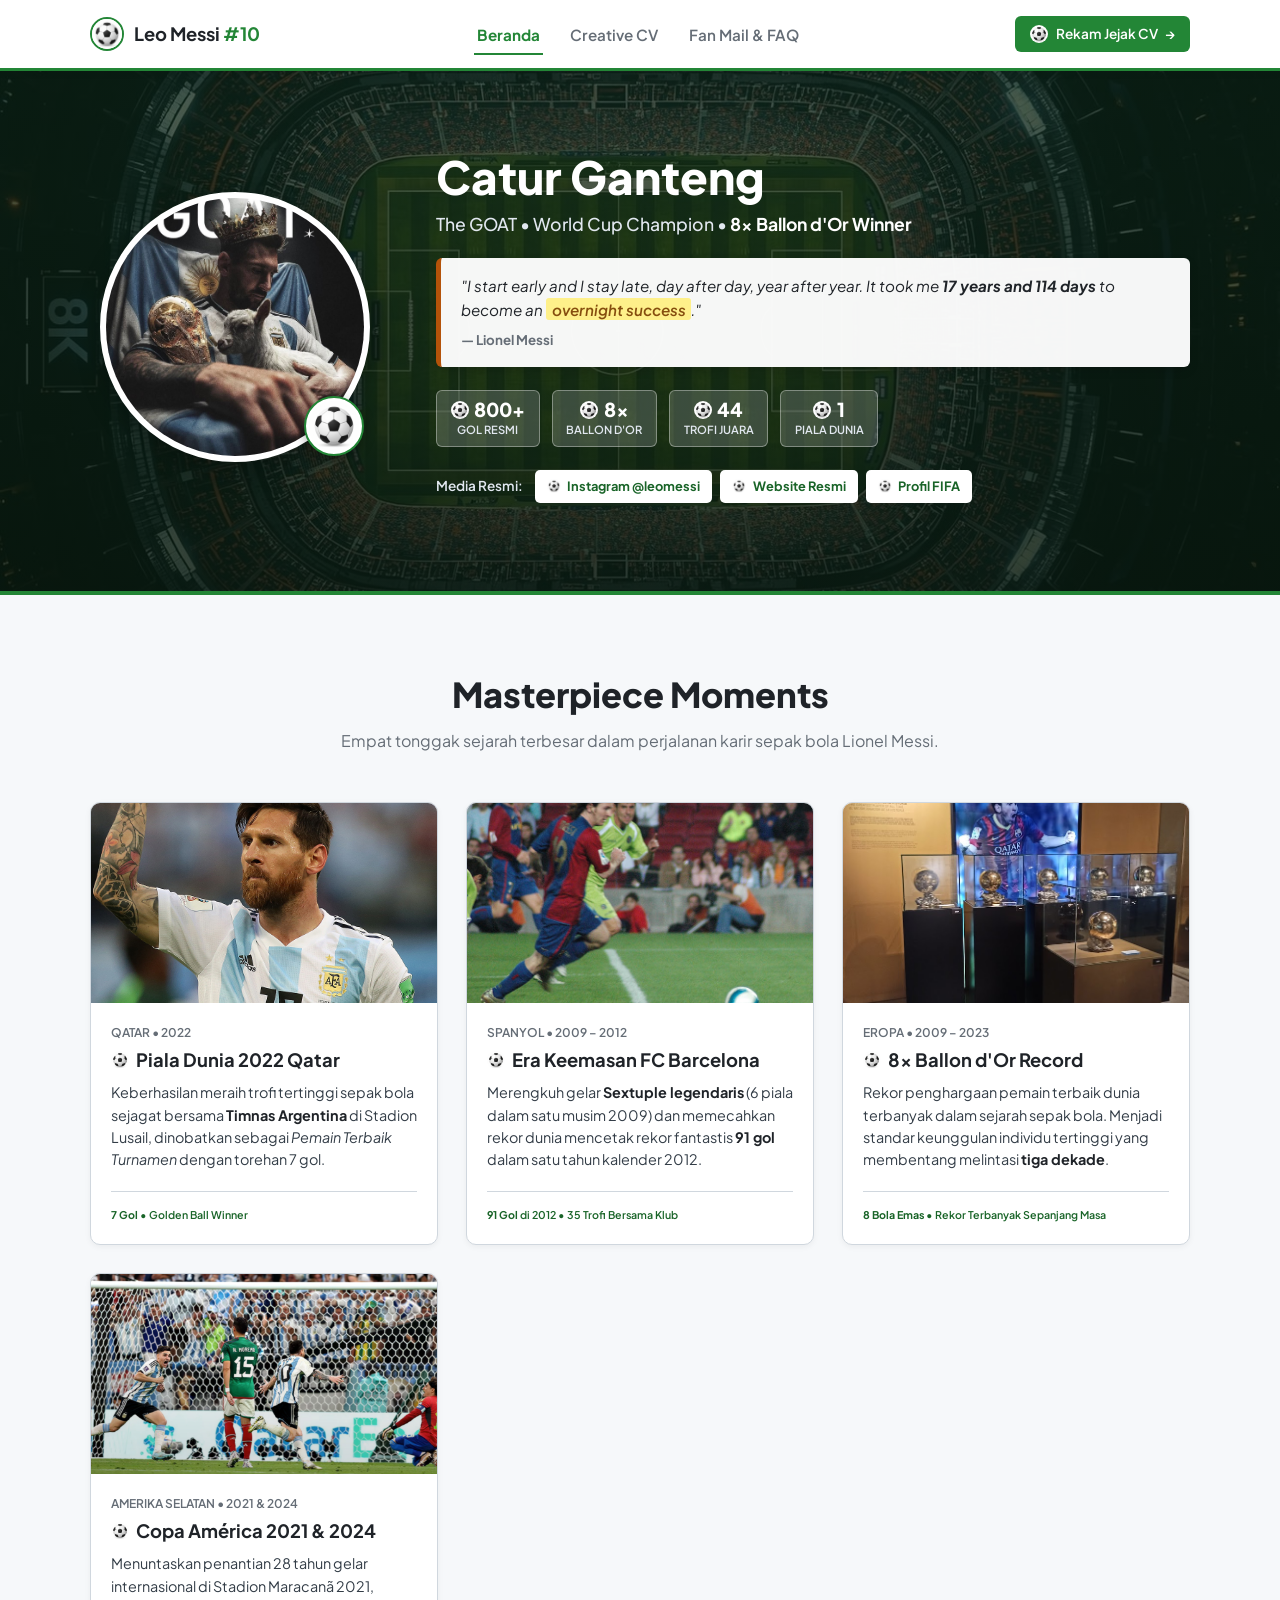
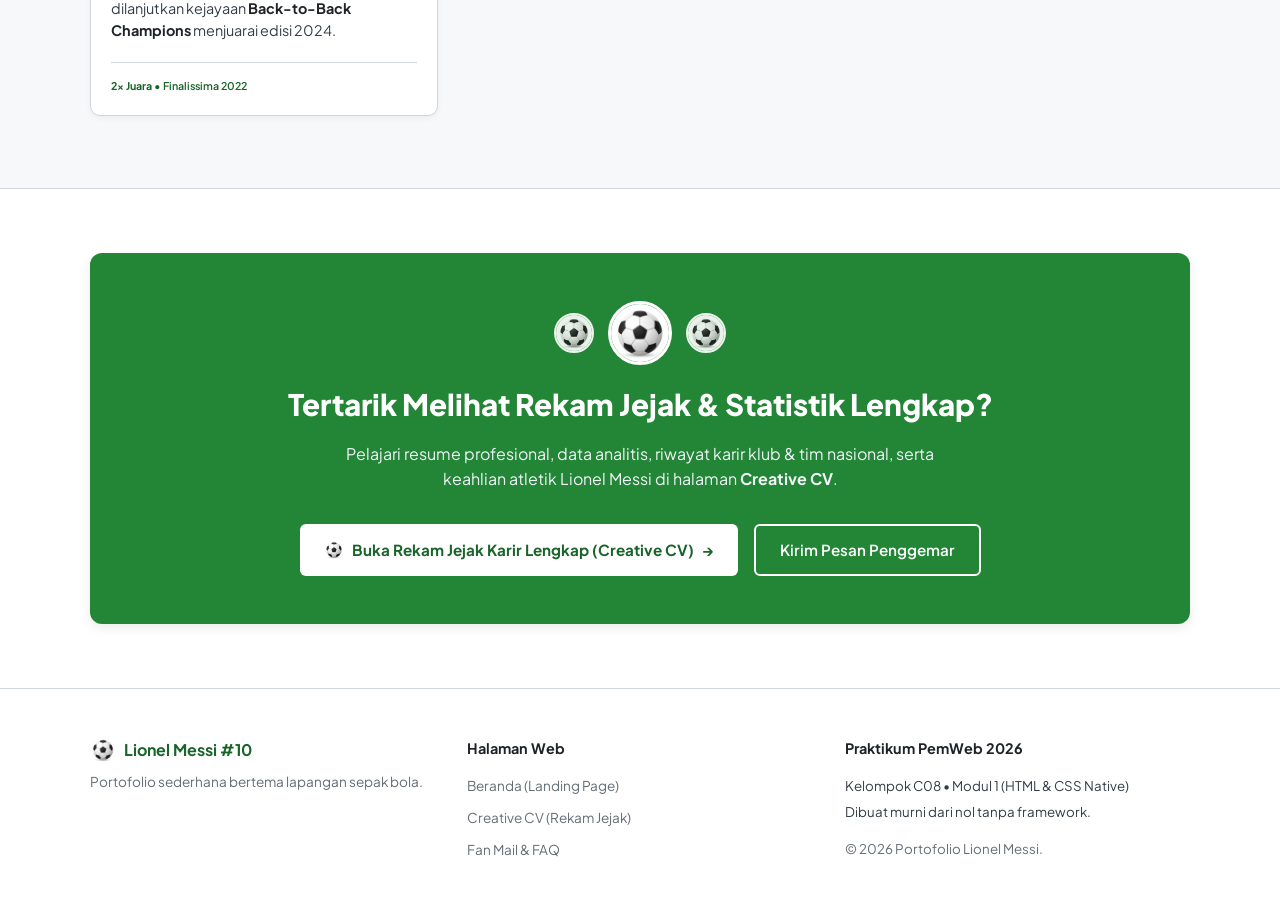
==== index.html @ 35b2a19b "refactor(landing): remove badges/tags from hero, heading, and cards" ====
<!DOCTYPE html>
<html lang="id">
<head>
    <meta charset="UTF-8">
    <meta name="viewport" content="width=device-width, initial-scale=1.0">
    <meta name="description" content="Website Portofolio Lionel Andrés Messi - Pemrograman Web Modul 1">
    <title>Lionel Andrés Messi | Beranda &amp; Momen Legendaris</title>
    
    <!-- Google Fonts: Bersih & Terbaca Jelas -->
    <link rel="preconnect" href="https://fonts.googleapis.com">
    <link rel="preconnect" href="https://fonts.gstatic.com" crossorigin>
    <link href="https://fonts.googleapis.com/css2?family=Plus+Jakarta+Sans:wght@400;500;600;700;800&display=swap" rel="stylesheet">
    
    <!-- Stylesheet -->
    <link rel="stylesheet" href="css/style-global.css">
    <link rel="stylesheet" href="css/landing.css">
</head>
<body class="soccer-theme">

    <!-- ========================================================
         NAVBAR (Sticky, Sederhana & Bola Berputar)
         ======================================================== -->
    <header class="navbar-wrapper">
        <nav class="navbar container">
            <a href="index.html" class="nav-logo" title="Beranda Lionel Messi">
                <img src="assets/images/soccer-ball.jpg" alt="Icon Bola Sepak" class="nav-ball-img spinning-ball-slow" width="34" height="34">
                <span class="nav-logo-text">Leo Messi <b>#10</b></span>
            </a>

            <!-- Menu Navigasi -->
            <ul class="nav-menu">
                <li><a href="index.html" class="nav-item active">Beranda</a></li>
                <li><a href="cv.html" class="nav-item">Creative CV</a></li>
                <li><a href="fanmail.html" class="nav-item">Fan Mail &amp; FAQ</a></li>
            </ul>

            <!-- Tombol CTA Navigasi -->
            <a href="cv.html" class="nav-btn">
                <img src="assets/images/soccer-ball.jpg" alt="Bola" class="btn-ball-icon spinning-ball" width="18" height="18">
                <span>Rekam Jejak CV</span> &rarr;
            </a>
        </nav>
    </header>

    <main>
        <!-- ========================================================
             HERO SECTION: LAPANGAN SEPAK BOLA DENGAN BOLA BERPUTAR
             Desain Lapangan Hijau dan Putih Bersih
             ======================================================== -->
        <section id="hero" class="hero-section">


            <div class="container hero-container">
                <!-- Foto Profil Messi -->
                <div class="hero-photo-box">
                    <div class="photo-frame">
                        <img 
                            src="assets/images/messigoatphoto.jpg" 
                            alt="Foto Lionel Messi mengenakan jersey timnas Argentina" 
                            class="messi-img"
                            width="290"
                            height="290"
                        >
                        <!-- Lencana Bola Berputar di Sudut Foto -->
                        <div class="ball-badge">
                            <img src="assets/images/soccer-ball.jpg" alt="Bola Sepak Berputar" class="ball-badge-img spinning-ball" width="50" height="50">
                        </div>
                    </div>
                </div>

                <!-- Teks & Informasi Profil -->
                <div class="hero-text-box">
                    <!-- Headline H1 Wajib -->
                    <h1 class="hero-name">Catur Ganteng</h1>

                    <!-- Subheadline Gelar -->
                    <p class="hero-roles">
                        The GOAT &bull; World Cup Champion &bull; <b>8&times; Ballon d'Or Winner</b>
                    </p>

                    <!-- Quote Wajib dengan Formatting Modul 1 (i, b, mark) -->
                    <div class="quote-box">
                        <p class="quote-content">
                            <i>"I start early and I stay late, day after day, year after year. It took me <b>17 years and 114 days</b> to become an <mark>overnight success</mark>."</i>
                        </p>
                        <small class="quote-by">&mdash; Lionel Messi</small>
                    </div>

                    <!-- Ringkasan Statistik Singkat dengan Ikon Bola Berputar -->
                    <div class="stats-row">
                        <div class="stat-item">
                            <div class="stat-top">
                                <img src="assets/images/soccer-ball.jpg" alt="Bola" class="stat-ball spinning-ball" width="18" height="18">
                                <span class="stat-value">800+</span>
                            </div>
                            <span class="stat-label">Gol Resmi</span>
                        </div>
                        <div class="stat-item">
                            <div class="stat-top">
                                <img src="assets/images/soccer-ball.jpg" alt="Bola" class="stat-ball spinning-ball-reverse" width="18" height="18">
                                <span class="stat-value">8&times;</span>
                            </div>
                            <span class="stat-label">Ballon d'Or</span>
                        </div>
                        <div class="stat-item">
                            <div class="stat-top">
                                <img src="assets/images/soccer-ball.jpg" alt="Bola" class="stat-ball spinning-ball" width="18" height="18">
                                <span class="stat-value">44</span>
                            </div>
                            <span class="stat-label">Trofi Juara</span>
                        </div>
                        <div class="stat-item">
                            <div class="stat-top">
                                <img src="assets/images/soccer-ball.jpg" alt="Bola" class="stat-ball spinning-ball-slow" width="18" height="18">
                                <span class="stat-value">1</span>
                            </div>
                            <span class="stat-label">Piala Dunia</span>
                        </div>
                    </div>

                    <!-- Tautan Media Sosial Resmi (Anchor a) -->
                    <div class="social-row">
                        <span class="social-heading">Media Resmi:</span>
                        <div class="social-buttons">
                            <a href="https://www.instagram.com/leomessi" target="_blank" rel="noopener noreferrer" class="social-link" title="Instagram Resmi @leomessi">
                                <img src="assets/images/soccer-ball.jpg" alt="Bola" class="link-ball spinning-on-hover" width="14" height="14">
                                <span>Instagram @leomessi</span>
                            </a>
                            <a href="https://messi.com" target="_blank" rel="noopener noreferrer" class="social-link" title="Situs Resmi Lionel Messi">
                                <img src="assets/images/soccer-ball.jpg" alt="Bola" class="link-ball spinning-on-hover" width="14" height="14">
                                <span>Website Resmi</span>
                            </a>
                            <a href="https://www.fifa.com" target="_blank" rel="noopener noreferrer" class="social-link" title="Profil FIFA">
                                <img src="assets/images/soccer-ball.jpg" alt="Bola" class="link-ball spinning-on-hover" width="14" height="14">
                                <span>Profil FIFA</span>
                            </a>
                        </div>
                    </div>
                </div>
            </div>
        </section>

        <!-- ========================================================
             SHOWCASE SECTION: MASTERPIECE MOMENTS
             Grid Cards Bersih: 4 Momen Legendaris
             CSS Grid Sesuai Modul 1
             ======================================================== -->
        <section id="showcase" class="showcase-section">
            <div class="container">
                <!-- Judul Seksi -->
                <div class="section-heading">

                    <h2 class="section-title">Masterpiece Moments</h2>
                    <p class="section-sub">Empat tonggak sejarah terbesar dalam perjalanan karir sepak bola Lionel Messi.</p>
                </div>

                <!-- Grid Kartu Wajib: repeat(auto-fit, minmax(300px, 1fr)) -->
                <div class="cards-grid">
                    
                    <!-- Card 1: Piala Dunia 2022 Qatar -->
                    <article class="card-item" id="card-worldcup">
                        <div class="card-image-box">
                            <img 
                                src="assets/images/moment-worldcup.jpg" 
                                alt="Lionel Messi memimpin Argentina di Piala Dunia FIFA" 
                                class="moment-thumb"
                                width="360"
                                height="220"
                            >
                            <div class="card-hover-overlay">
                                <span class="hover-btn">
                                    <img src="assets/images/soccer-ball.jpg" alt="Bola" class="overlay-ball spinning-ball" width="18" height="18">
                                    Lihat Momen &rarr;
                                </span>
                            </div>
                        </div>
                        <div class="card-info">
                            <span class="card-date">Qatar &bull; 2022</span>
                            <h3 class="card-heading">
                                <img src="assets/images/soccer-ball.jpg" alt="Bola" class="card-title-ball spinning-on-hover" width="18" height="18">
                                Piala Dunia 2022 Qatar
                            </h3>
                            <p class="card-description">
                                Keberhasilan meraih trofi tertinggi sepak bola sejagat bersama <b>Timnas Argentina</b> di Stadion Lusail, dinobatkan sebagai <i>Pemain Terbaik Turnamen</i> dengan torehan 7 gol.
                            </p>
                            <div class="card-bottom">
                                <small><b>7 Gol</b> &bull; Golden Ball Winner</small>
                            </div>
                        </div>
                    </article>

                    <!-- Card 2: Era Keemasan FC Barcelona -->
                    <article class="card-item" id="card-barcelona">
                        <div class="card-image-box">
                            <img 
                                src="assets/images/moment-barca.jpg" 
                                alt="Lionel Messi saat membela FC Barcelona" 
                                class="moment-thumb"
                                width="360"
                                height="220"
                            >
                            <div class="card-hover-overlay">
                                <span class="hover-btn">
                                    <img src="assets/images/soccer-ball.jpg" alt="Bola" class="overlay-ball spinning-ball" width="18" height="18">
                                    Lihat Momen &rarr;
                                </span>
                            </div>
                        </div>
                        <div class="card-info">
                            <span class="card-date">Spanyol &bull; 2009 &ndash; 2012</span>
                            <h3 class="card-heading">
                                <img src="assets/images/soccer-ball.jpg" alt="Bola" class="card-title-ball spinning-on-hover" width="18" height="18">
                                Era Keemasan FC Barcelona
                            </h3>
                            <p class="card-description">
                                Merengkuh gelar <b>Sextuple legendaris</b> (6 piala dalam satu musim 2009) dan memecahkan rekor dunia mencetak rekor fantastis <b>91 gol</b> dalam satu tahun kalender 2012.
                            </p>
                            <div class="card-bottom">
                                <small><b>91 Gol</b> di 2012 &bull; 35 Trofi Bersama Klub</small>
                            </div>
                        </div>
                    </article>

                    <!-- Card 3: Rekor 8x Ballon d'Or -->
                    <article class="card-item" id="card-ballondor">
                        <div class="card-image-box">
                            <img 
                                src="assets/images/moment-ballondor.jpg" 
                                alt="Trofi Ballon d'Or lambang pemain terbaik dunia" 
                                class="moment-thumb"
                                width="360"
                                height="220"
                            >
                            <div class="card-hover-overlay">
                                <span class="hover-btn">
                                    <img src="assets/images/soccer-ball.jpg" alt="Bola" class="overlay-ball spinning-ball" width="18" height="18">
                                    Lihat Momen &rarr;
                                </span>
                            </div>
                        </div>
                        <div class="card-info">
                            <span class="card-date">Eropa &bull; 2009 &ndash; 2023</span>
                            <h3 class="card-heading">
                                <img src="assets/images/soccer-ball.jpg" alt="Bola" class="card-title-ball spinning-on-hover" width="18" height="18">
                                8&times; Ballon d'Or Record
                            </h3>
                            <p class="card-description">
                                Rekor penghargaan pemain terbaik dunia terbanyak dalam sejarah sepak bola. Menjadi standar keunggulan individu tertinggi yang membentang melintasi <b>tiga dekade</b>.
                            </p>
                            <div class="card-bottom">
                                <small><b>8 Bola Emas</b> &bull; Rekor Terbanyak Sepanjang Masa</small>
                            </div>
                        </div>
                    </article>

                    <!-- Card 4: Copa América 2021 & 2024 -->
                    <article class="card-item" id="card-copa">
                        <div class="card-image-box">
                            <img 
                                src="assets/images/moment-copa.jpg" 
                                alt="Aksi Lionel Messi di ajang Copa America" 
                                class="moment-thumb"
                                width="360"
                                height="220"
                            >
                            <div class="card-hover-overlay">
                                <span class="hover-btn">
                                    <img src="assets/images/soccer-ball.jpg" alt="Bola" class="overlay-ball spinning-ball" width="18" height="18">
                                    Lihat Momen &rarr;
                                </span>
                            </div>
                        </div>
                        <div class="card-info">
                            <span class="card-date">Amerika Selatan &bull; 2021 &amp; 2024</span>
                            <h3 class="card-heading">
                                <img src="assets/images/soccer-ball.jpg" alt="Bola" class="card-title-ball spinning-on-hover" width="18" height="18">
                                Copa América 2021 &amp; 2024
                            </h3>
                            <p class="card-description">
                                Menuntaskan penantian 28 tahun gelar internasional di Stadion Maracanã 2021, dilanjutkan kejayaan <b>Back-to-Back Champions</b> menjuarai edisi 2024.
                            </p>
                            <div class="card-bottom">
                                <small><b>2&times; Juara</b> &bull; Finalissima 2022</small>
                            </div>
                        </div>
                    </article>

                </div>
            </div>
        </section>

        <!-- ========================================================
             CALL TO ACTION (CTA) SECTION DENGAN BOLA BERPUTAR
             ======================================================== -->
        <section id="cta" class="cta-section">
            <div class="container">
                <div class="cta-box">
                    <div class="cta-balls-wrapper">
                        <img src="assets/images/soccer-ball.jpg" alt="Bola Sepak" class="cta-ball-side spinning-ball-reverse" width="40" height="40">
                        <img src="assets/images/soccer-ball.jpg" alt="Bola Sepak Utama" class="cta-ball-img spinning-ball" width="64" height="64">
                        <img src="assets/images/soccer-ball.jpg" alt="Bola Sepak" class="cta-ball-side spinning-ball" width="40" height="40">
                    </div>

                    <h2 class="cta-title">Tertarik Melihat Rekam Jejak &amp; Statistik Lengkap?</h2>
                    <p class="cta-desc">
                        Pelajari resume profesional, data analitis, riwayat karir klub &amp; tim nasional, serta keahlian atletik Lionel Messi di halaman <b>Creative CV</b>.
                    </p>
                    <div class="cta-action">
                        <a href="cv.html" class="btn-primary">
                            <img src="assets/images/soccer-ball.jpg" alt="Bola" class="btn-ball spinning-ball" width="20" height="20">
                            <span>Buka Rekam Jejak Karir Lengkap (Creative CV)</span>
                            <span class="arrow">&rarr;</span>
                        </a>
                        <a href="fanmail.html" class="btn-outline">
                            <span>Kirim Pesan Penggemar</span>
                        </a>
                    </div>
                </div>
            </div>
        </section>
    </main>

    <!-- ========================================================
         FOOTER (Sederhana & Bersih dengan Bola Berputar)
         ======================================================== -->
    <footer class="footer-wrapper">
        <div class="container footer-content">
            <div class="footer-col">
                <div class="footer-logo">
                    <img src="assets/images/soccer-ball.jpg" alt="Bola Sepak" class="footer-ball spinning-ball-slow" width="26" height="26">
                    <strong>Lionel Messi #10</strong>
                </div>
                <p class="footer-desc">Portofolio sederhana bertema lapangan sepak bola.</p>
            </div>

            <div class="footer-col">
                <span class="footer-title">Halaman Web</span>
                <ul class="footer-nav">
                    <li><a href="index.html">Beranda (Landing Page)</a></li>
                    <li><a href="cv.html">Creative CV (Rekam Jejak)</a></li>
                    <li><a href="fanmail.html">Fan Mail &amp; FAQ</a></li>
                </ul>
            </div>

            <div class="footer-col">
                <span class="footer-title">Praktikum PemWeb 2026</span>
                <p><small>Kelompok C08 &bull; Modul 1 (HTML &amp; CSS Native)</small></p>
                <p><small>Dibuat murni dari nol tanpa framework.</small></p>
                <p class="copy-text"><small>&copy; 2026 Portofolio Lionel Messi.</small></p>
            </div>
        </div>
    </footer>

</body>
</html>
---- css/landing.css ----
/* ==========================================================================
   LANDING PAGE CSS - LIONEL ANDRÉS MESSI
   Tema: Lapangan Sepak Bola Bersih (Hijau & Putih)
   Fitur Khusus: Aset Bola Sepak Interaktif & Animasi Berputar
   Standar: Modul 1 Pemrograman Web 2026 (Pure Native CSS from Scratch)
   ========================================================================== */

/* --------------------------------------------------------------------------
   1. CSS VARIABLES (:root)
   -------------------------------------------------------------------------- */
:root {
    /* Warna Lapangan Sepak Bola Asli */
    --pitch-green: #238636;        /* Hijau rumput segar */
    --pitch-green-dark: #196428;   /* Hijau tua */
    --pitch-line: #ffffff;         /* Garis putih lapangan */
    
    /* Warna Dasar & Kartu */
    --color-white: #ffffff;
    --color-bg: #f6f8fa;           /* Latar terang bersih */
    --color-border: #d0d7de;       /* Border abu-abu tipis */
    
    /* Warna Teks */
    --text-dark: #1f2328;          /* Teks gelap utama */
    --text-body: #333d47;          /* Teks isi */
    --text-muted: #656d76;         /* Teks sekunder */
    --text-light: #ffffff;         /* Teks putih */

    /* Aksen */
    --accent-gold: #b45309;
    --accent-blue: #0969da;

    /* Tipografi */
    --font-base: 'Plus Jakarta Sans', system-ui, -apple-system, sans-serif;
    
    /* Transisi */
    --transition: 0.25s ease;
}

/* --------------------------------------------------------------------------
   2. RESET & GLOBAL
   -------------------------------------------------------------------------- */
*, *::before, *::after {
    box-sizing: border-box;
    margin: 0;
    padding: 0;
}

html {
    scroll-behavior: smooth;
    font-size: 16px;
}

body.soccer-theme {
    font-family: var(--font-base);
    background-color: var(--color-bg);
    color: var(--text-body);
    line-height: 1.6;
    overflow-x: hidden;
}

.container {
    width: 100%;
    max-width: 1140px;
    margin-left: auto;
    margin-right: auto;
    padding-left: 1.25rem;
    padding-right: 1.25rem;
}

/* --------------------------------------------------------------------------
   3. ANIMASI BOLA BERPUTAR (Keyframes Sesuai Permintaan)
   -------------------------------------------------------------------------- */
@keyframes spinBall {
    from {
        transform: rotate(0deg);
    }
    to {
        transform: rotate(360deg);
    }
}

@keyframes spinBallReverse {
    from {
        transform: rotate(360deg);
    }
    to {
        transform: rotate(0deg);
    }
}

/* Class Putaran Otomatis */
.spinning-ball {
    animation: spinBall 6s linear infinite;
    display: inline-block;
    border-radius: 50%;
}

.spinning-ball-slow {
    animation: spinBall 12s linear infinite;
    display: inline-block;
    border-radius: 50%;
}

.spinning-ball-reverse {
    animation: spinBallReverse 8s linear infinite;
    display: inline-block;
    border-radius: 50%;
}

/* Putaran Interaktif saat Elemen Induk di-hover */
.spinning-on-hover {
    transition: transform 0.6s cubic-bezier(0.34, 1.56, 0.64, 1);
    display: inline-block;
    border-radius: 50%;
}

.social-link:hover .spinning-on-hover,
.card-item:hover .card-title-ball {
    transform: rotate(360deg);
}

/* --------------------------------------------------------------------------
   4. NAVBAR (Sticky, Putih Bersih dengan Bola Berputar)
   -------------------------------------------------------------------------- */
.navbar-wrapper {
    position: sticky;
    top: 0;
    z-index: 1000;
    background-color: var(--color-white);
    border-bottom: 3px solid var(--pitch-green);
    box-shadow: 0 2px 8px rgba(0, 0, 0, 0.06);
}

.navbar {
    display: flex;
    justify-content: space-between;
    align-items: center;
    height: 68px;
}

.nav-logo {
    display: flex;
    align-items: center;
    gap: 0.65rem;
    text-decoration: none;
    color: var(--text-dark);
}

.nav-ball-img {
    border-radius: 50%;
    border: 2px solid var(--pitch-green);
}

.nav-logo-text {
    font-size: 1.15rem;
    font-weight: 700;
}

.nav-logo-text b {
    color: var(--pitch-green);
}

.nav-menu {
    display: flex;
    list-style: none;
    gap: 1.5rem;
    align-items: center;
}

.nav-item {
    text-decoration: none;
    color: var(--text-muted);
    font-weight: 600;
    font-size: 0.95rem;
    padding: 0.35rem 0.2rem;
    position: relative;
    transition: color var(--transition);
}

.nav-item:hover {
    color: var(--pitch-green);
}

.nav-item.active {
    color: var(--pitch-green);
    font-weight: 700;
}

.nav-item.active::after {
    content: '';
    position: absolute;
    bottom: -6px;
    left: 0;
    width: 100%;
    height: 2px;
    background-color: var(--pitch-green);
}

.nav-btn {
    display: inline-flex;
    align-items: center;
    gap: 0.45rem;
    background-color: var(--pitch-green);
    color: var(--color-white);
    text-decoration: none;
    font-weight: 600;
    font-size: 0.85rem;
    padding: 0.45rem 0.95rem;
    border-radius: 6px;
    transition: background-color var(--transition);
}

.nav-btn:hover {
    background-color: var(--pitch-green-dark);
}

.btn-ball-icon {
    border-radius: 50%;
}

/* --------------------------------------------------------------------------
   5. HERO SECTION: LAPANGAN SEPAK BOLA & BOLA BERPUTAR
   -------------------------------------------------------------------------- */
.hero-section {
    position: relative;
    background-color: #12331b;
    /* Banner Lapangan Sepak Bola Asli (lapangansepakbola.jpg) */
    background-image: 
        linear-gradient(rgba(10, 32, 16, 0.72), rgba(8, 24, 12, 0.82)),
        url('../assets/images/lapangansepakbola.jpg');
    background-size: cover;
    background-position: center center;
    background-repeat: no-repeat;
    color: var(--text-light);
    padding: 5rem 0 5.5rem 0;
    overflow: hidden;
    border-bottom: 4px solid var(--pitch-green);
}



/* Kontainer Konten Hero */
.hero-container {
    position: relative;
    z-index: 2;
    display: flex;
    align-items: center;
    gap: 3.5rem;
}

/* Foto Profil Messi */
.hero-photo-box {
    flex: 0 0 290px;
    display: flex;
    justify-content: center;
}

.photo-frame {
    position: relative;
    width: 270px;
    height: 270px;
    border-radius: 50%;
    border: 6px solid var(--color-white);
    box-shadow: 0 8px 24px rgba(0, 0, 0, 0.25);
    background-color: var(--color-white);
}

.messi-img {
    width: 100%;
    height: 100%;
    object-fit: cover;
    border-radius: 50%;
    display: block;
}

.ball-badge {
    position: absolute;
    bottom: 0;
    right: 0;
    background-color: var(--color-white);
    border-radius: 50%;
    padding: 3px;
    box-shadow: 0 4px 12px rgba(0, 0, 0, 0.3);
    border: 2px solid var(--pitch-green);
}

.ball-badge-img {
    border-radius: 50%;
    display: block;
}

/* Teks Hero */
.hero-text-box {
    flex: 1;
}

.hero-name {
    font-size: 2.85rem;
    font-weight: 800;
    line-height: 1.15;
    margin-bottom: 0.4rem;
    color: var(--color-white);
}

.hero-roles {
    font-size: 1.1rem;
    font-weight: 500;
    margin-bottom: 1.25rem;
    color: #e2e8f0;
}

.hero-roles b {
    color: #ffffff;
    font-weight: 700;
}

/* Kotak Kutipan */
.quote-box {
    background-color: rgba(255, 255, 255, 0.96);
    color: var(--text-dark);
    border-left: 5px solid var(--accent-gold);
    padding: 1rem 1.25rem;
    border-radius: 6px;
    margin-bottom: 1.4rem;
    box-shadow: 0 4px 10px rgba(0, 0, 0, 0.12);
}

.quote-content {
    font-size: 0.95rem;
    line-height: 1.55;
    margin-bottom: 0.3rem;
}

.quote-content mark {
    background-color: #fef08a;
    color: #854d0e;
    padding: 0.1rem 0.35rem;
    border-radius: 3px;
    font-weight: 600;
}

.quote-by {
    font-weight: 700;
    color: var(--text-muted);
}

/* Baris Statistik Angka */
.stats-row {
    display: flex;
    gap: 0.75rem;
    margin-bottom: 1.4rem;
    flex-wrap: wrap;
}

.stat-item {
    background-color: rgba(255, 255, 255, 0.18);
    border: 1px solid rgba(255, 255, 255, 0.35);
    border-radius: 6px;
    padding: 0.45rem 0.85rem;
    display: flex;
    flex-direction: column;
    align-items: center;
    min-width: 85px;
}

.stat-top {
    display: flex;
    align-items: center;
    gap: 0.35rem;
}

.stat-ball {
    border-radius: 50%;
}

.stat-value {
    font-size: 1.2rem;
    font-weight: 800;
    color: var(--color-white);
    line-height: 1.2;
}

.stat-label {
    font-size: 0.7rem;
    color: #e2e8f0;
    text-transform: uppercase;
    font-weight: 600;
}

/* Baris Media Sosial */
.social-row {
    display: flex;
    align-items: center;
    gap: 0.75rem;
    flex-wrap: wrap;
}

.social-heading {
    font-size: 0.85rem;
    font-weight: 600;
    color: #e2e8f0;
}

.social-buttons {
    display: flex;
    gap: 0.5rem;
    flex-wrap: wrap;
}

.social-link {
    display: inline-flex;
    align-items: center;
    gap: 0.4rem;
    background-color: var(--color-white);
    color: var(--pitch-green-dark);
    text-decoration: none;
    font-size: 0.8rem;
    font-weight: 700;
    padding: 0.4rem 0.75rem;
    border-radius: 5px;
    transition: all var(--transition);
}

.social-link:hover {
    background-color: #f1f5f9;
    color: var(--text-dark);
    transform: translateY(-2px);
}

.link-ball {
    border-radius: 50%;
}

/* --------------------------------------------------------------------------
   6. SHOWCASE SECTION (KARTU PUTIH BERSIH & CSS GRID)
   -------------------------------------------------------------------------- */
.showcase-section {
    padding: 4.5rem 0;
    background-color: var(--color-bg);
}

.section-heading {
    text-align: center;
    max-width: 600px;
    margin: 0 auto 3rem auto;
}

.section-title {
    font-size: 2.15rem;
    font-weight: 800;
    color: var(--text-dark);
    margin-bottom: 0.4rem;
}

.section-sub {
    font-size: 1rem;
    color: var(--text-muted);
}

/* CSS Grid Wajib: repeat(auto-fit, minmax(300px, 1fr)) */
.cards-grid {
    display: grid;
    grid-template-columns: repeat(auto-fit, minmax(300px, 1fr));
    gap: 1.75rem;
}

/* Kartu Putih Bersih */
.card-item {
    background-color: var(--color-white);
    border: 1px solid var(--color-border);
    border-radius: 10px;
    overflow: hidden;
    display: flex;
    flex-direction: column;
    box-shadow: 0 2px 6px rgba(0, 0, 0, 0.05);
    transition: transform var(--transition), box-shadow var(--transition), border-color var(--transition);
    position: relative;
}

.card-item:hover {
    transform: translateY(-5px);
    box-shadow: 0 8px 18px rgba(0, 0, 0, 0.1);
    border-color: var(--pitch-green);
}

.card-image-box {
    position: relative;
    height: 200px;
    background-color: #cbd5e1;
    overflow: hidden;
}

.moment-thumb {
    width: 100%;
    height: 100%;
    object-fit: cover;
    display: block;
    transition: transform var(--transition);
}

.card-item:hover .moment-thumb {
    transform: scale(1.04);
}

/* Overlay Tombol saat Hover */
.card-hover-overlay {
    position: absolute;
    inset: 0;
    background-color: rgba(15, 23, 42, 0.45);
    display: flex;
    align-items: center;
    justify-content: center;
    opacity: 0;
    transition: opacity var(--transition);
    z-index: 3;
}

.hover-btn {
    display: inline-flex;
    align-items: center;
    gap: 0.4rem;
    background-color: var(--pitch-green);
    color: var(--color-white);
    font-weight: 700;
    font-size: 0.85rem;
    padding: 0.5rem 1rem;
    border-radius: 5px;
    border: 1px solid var(--color-white);
}

.overlay-ball {
    border-radius: 50%;
}

.card-item:hover .card-hover-overlay {
    opacity: 1;
}

/* Info Kartu */
.card-info {
    padding: 1.25rem;
    display: flex;
    flex-direction: column;
    flex: 1;
}

.card-date {
    font-size: 0.75rem;
    color: var(--text-muted);
    font-weight: 600;
    margin-bottom: 0.35rem;
    text-transform: uppercase;
}

.card-heading {
    font-size: 1.15rem;
    font-weight: 700;
    color: var(--text-dark);
    margin-bottom: 0.55rem;
    line-height: 1.35;
    display: flex;
    align-items: center;
    gap: 0.45rem;
}

.card-title-ball {
    border-radius: 50%;
    flex-shrink: 0;
}

.card-description {
    font-size: 0.9rem;
    color: var(--text-body);
    line-height: 1.55;
    margin-bottom: 1.25rem;
    flex: 1;
}

.card-description b {
    color: var(--text-dark);
}

.card-bottom {
    padding-top: 0.75rem;
    border-top: 1px solid var(--color-border);
    font-size: 0.8rem;
    color: var(--pitch-green-dark);
    font-weight: 600;
}

/* --------------------------------------------------------------------------
   7. CALL TO ACTION SECTION (Dengan Trio Bola Berputar)
   -------------------------------------------------------------------------- */
.cta-section {
    padding: 4rem 0;
    background-color: var(--color-white);
    border-top: 1px solid var(--color-border);
    border-bottom: 1px solid var(--color-border);
}

.cta-box {
    background-color: var(--pitch-green);
    color: var(--color-white);
    border-radius: 12px;
    padding: 3rem 2rem;
    text-align: center;
    box-shadow: 0 4px 12px rgba(0, 0, 0, 0.08);
}

.cta-balls-wrapper {
    display: flex;
    align-items: center;
    justify-content: center;
    gap: 0.85rem;
    margin-bottom: 1rem;
}

.cta-ball-img {
    border-radius: 50%;
    border: 3px solid var(--color-white);
}

.cta-ball-side {
    border-radius: 50%;
    border: 2px solid var(--color-white);
    opacity: 0.9;
}

.cta-title {
    font-size: 1.85rem;
    font-weight: 800;
    margin-bottom: 0.75rem;
}

.cta-desc {
    max-width: 640px;
    margin: 0 auto 2rem auto;
    font-size: 1rem;
    color: #f1f5f9;
    line-height: 1.6;
}

.cta-action {
    display: flex;
    justify-content: center;
    gap: 1rem;
    flex-wrap: wrap;
}

.btn-primary {
    display: inline-flex;
    align-items: center;
    gap: 0.5rem;
    background-color: var(--color-white);
    color: var(--pitch-green-dark);
    font-weight: 700;
    font-size: 0.95rem;
    padding: 0.75rem 1.5rem;
    border-radius: 6px;
    text-decoration: none;
    transition: all var(--transition);
}

.btn-primary:hover {
    background-color: #f8fafc;
    transform: translateY(-2px);
    box-shadow: 0 4px 10px rgba(0, 0, 0, 0.15);
}

.btn-ball {
    border-radius: 50%;
}

.btn-outline {
    display: inline-flex;
    align-items: center;
    background-color: transparent;
    color: var(--color-white);
    border: 2px solid var(--color-white);
    font-weight: 600;
    font-size: 0.95rem;
    padding: 0.75rem 1.5rem;
    border-radius: 6px;
    text-decoration: none;
    transition: all var(--transition);
}

.btn-outline:hover {
    background-color: rgba(255, 255, 255, 0.15);
}

/* --------------------------------------------------------------------------
   8. FOOTER
   -------------------------------------------------------------------------- */
.footer-wrapper {
    background-color: var(--color-white);
    padding: 3rem 0 1.5rem 0;
}

.footer-content {
    display: flex;
    justify-content: space-between;
    gap: 2rem;
    flex-wrap: wrap;
    margin-bottom: 2rem;
}

.footer-col {
    flex: 1 1 240px;
}

.footer-logo {
    display: flex;
    align-items: center;
    gap: 0.5rem;
    margin-bottom: 0.5rem;
    color: var(--pitch-green-dark);
}

.footer-ball {
    border-radius: 50%;
}

.footer-desc {
    font-size: 0.85rem;
    color: var(--text-muted);
}

.footer-title {
    display: block;
    font-size: 0.9rem;
    font-weight: 700;
    color: var(--text-dark);
    margin-bottom: 0.75rem;
}

.footer-nav {
    list-style: none;
    display: flex;
    flex-direction: column;
    gap: 0.4rem;
}

.footer-nav a {
    text-decoration: none;
    color: var(--text-muted);
    font-size: 0.85rem;
    transition: color var(--transition);
}

.footer-nav a:hover {
    color: var(--pitch-green);
}

.copy-text {
    margin-top: 0.75rem;
    color: var(--text-muted);
}

/* --------------------------------------------------------------------------
   9. MEDIA QUERIES (Responsif 3 Breakpoint: PC, Tablet, HP)
   -------------------------------------------------------------------------- */
@media (max-width: 992px) {
    .hero-container {
        flex-direction: column;
        text-align: center;
        gap: 2.5rem;
    }

    .hero-photo-box {
        flex: 0 0 auto;
    }

    .photo-frame {
        width: 230px;
        height: 230px;
    }

    .hero-name {
        font-size: 2.4rem;
    }

    .stats-row {
        justify-content: center;
    }

    .social-row {
        justify-content: center;
    }

    .quote-content {
        text-align: left;
    }
}

@media (max-width: 768px) {
    .navbar {
        height: auto;
        padding-top: 0.75rem;
        padding-bottom: 0.75rem;
        flex-wrap: wrap;
        gap: 0.75rem;
    }

    .nav-menu {
        order: 3;
        width: 100%;
        justify-content: center;
        gap: 1rem;
        padding-top: 0.5rem;
        border-top: 1px solid var(--color-border);
    }

    .nav-btn {
        order: 2;
    }

    .hero-section {
        padding: 3rem 0 3.5rem 0;
    }

    .hero-name {
        font-size: 2.1rem;
    }

    .section-title {
        font-size: 1.85rem;
    }

    .cards-grid {
        grid-template-columns: 1fr;
        max-width: 440px;
        margin-left: auto;
        margin-right: auto;
    }

    .footer-content {
        flex-direction: column;
        gap: 1.5rem;
        text-align: center;
    }

    .footer-logo {
        justify-content: center;
    }
}

@media (max-width: 480px) {
    .photo-frame {
        width: 190px;
        height: 190px;
    }

    .ball-badge-img {
        width: 40px;
        height: 40px;
    }

    .hero-name {
        font-size: 1.8rem;
    }

    .hero-roles {
        font-size: 0.95rem;
    }

    .stat-item {
        flex: 1 1 40%;
        min-width: unset;
    }

    .social-buttons {
        width: 100%;
        flex-direction: column;
    }

    .social-link {
        justify-content: center;
    }

    .cta-box {
        padding: 2rem 1.25rem;
    }

    .cta-title {
        font-size: 1.45rem;
    }

    .cta-action {
        flex-direction: column;
        width: 100%;
    }

    .btn-primary, .btn-outline {
        width: 100%;
        justify-content: center;
    }
}
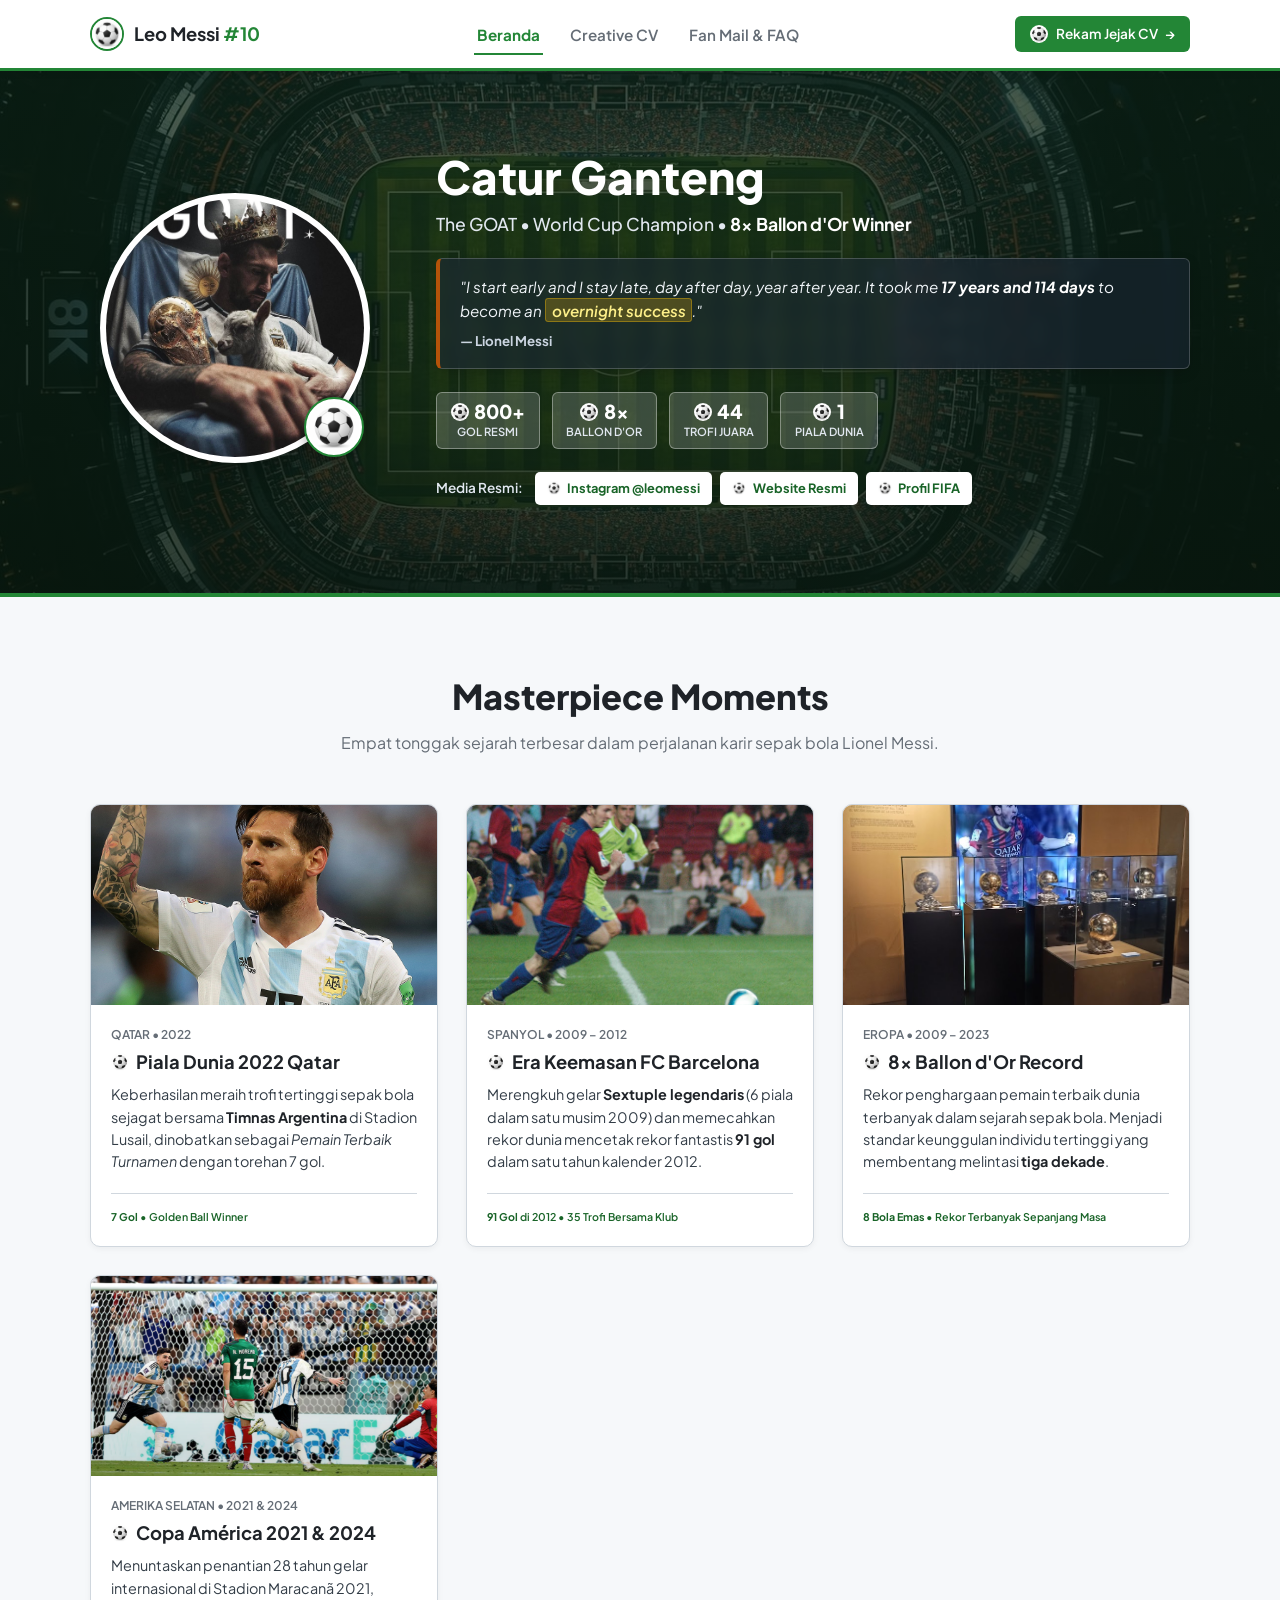
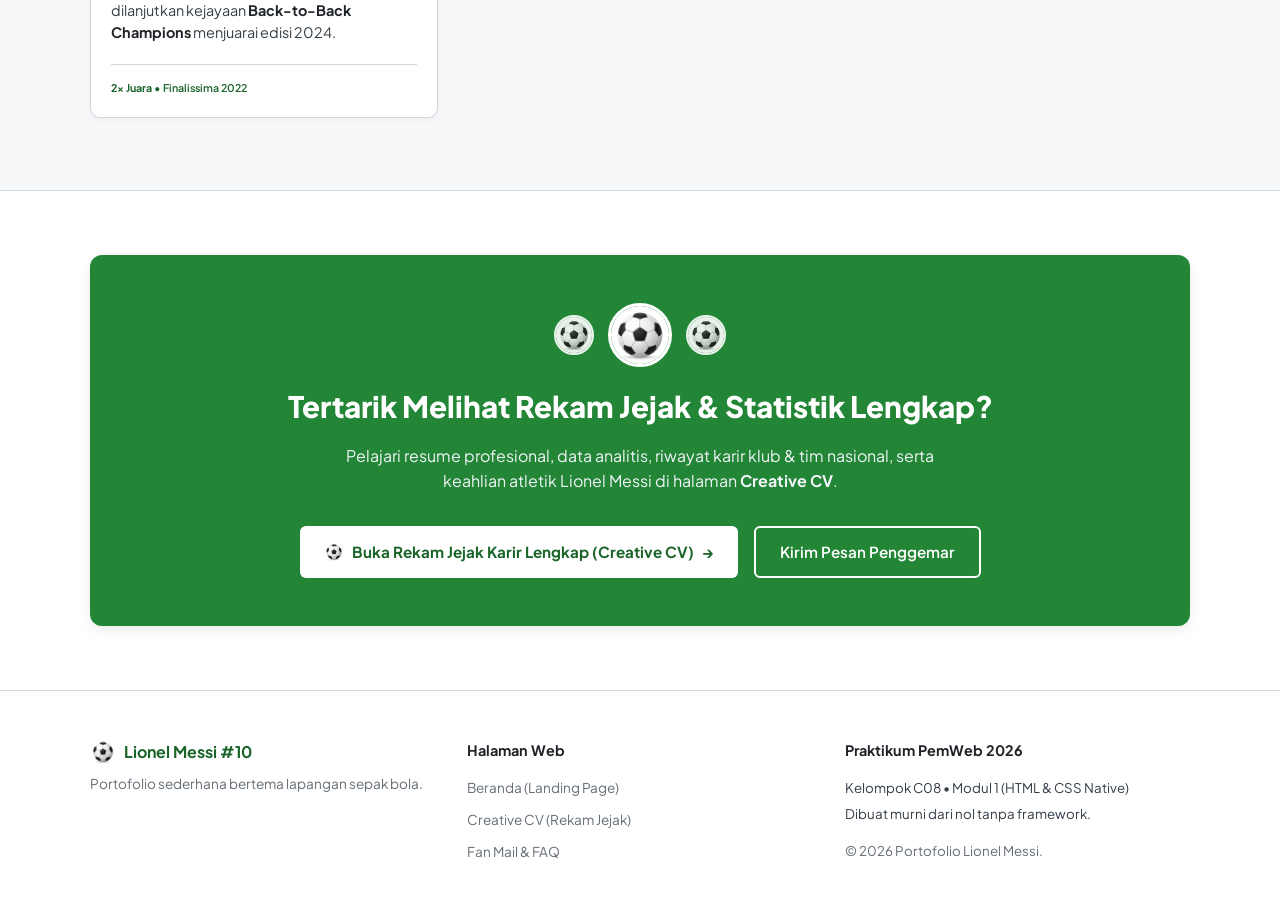
==== commit ccc933fe: "refactor(landing): remove card hover overlay button 'Lihat Momen'" ====
--- a/index.html
+++ b/index.html
@@ -163,16 +163,10 @@
                             <img 
                                 src="assets/images/moment-worldcup.jpg" 
                                 alt="Lionel Messi memimpin Argentina di Piala Dunia FIFA" 
-                                class="moment-thumb"
-                                width="360"
+                                class="moment-thumb" 
+                                width="360" 
                                 height="220"
                             >
-                            <div class="card-hover-overlay">
-                                <span class="hover-btn">
-                                    <img src="assets/images/soccer-ball.jpg" alt="Bola" class="overlay-ball spinning-ball" width="18" height="18">
-                                    Lihat Momen &rarr;
-                                </span>
-                            </div>
                         </div>
                         <div class="card-info">
                             <span class="card-date">Qatar &bull; 2022</span>
@@ -195,16 +189,10 @@
                             <img 
                                 src="assets/images/moment-barca.jpg" 
                                 alt="Lionel Messi saat membela FC Barcelona" 
-                                class="moment-thumb"
-                                width="360"
+                                class="moment-thumb" 
+                                width="360" 
                                 height="220"
                             >
-                            <div class="card-hover-overlay">
-                                <span class="hover-btn">
-                                    <img src="assets/images/soccer-ball.jpg" alt="Bola" class="overlay-ball spinning-ball" width="18" height="18">
-                                    Lihat Momen &rarr;
-                                </span>
-                            </div>
                         </div>
                         <div class="card-info">
                             <span class="card-date">Spanyol &bull; 2009 &ndash; 2012</span>
@@ -227,16 +215,10 @@
                             <img 
                                 src="assets/images/moment-ballondor.jpg" 
                                 alt="Trofi Ballon d'Or lambang pemain terbaik dunia" 
-                                class="moment-thumb"
-                                width="360"
+                                class="moment-thumb" 
+                                width="360" 
                                 height="220"
                             >
-                            <div class="card-hover-overlay">
-                                <span class="hover-btn">
-                                    <img src="assets/images/soccer-ball.jpg" alt="Bola" class="overlay-ball spinning-ball" width="18" height="18">
-                                    Lihat Momen &rarr;
-                                </span>
-                            </div>
                         </div>
                         <div class="card-info">
                             <span class="card-date">Eropa &bull; 2009 &ndash; 2023</span>
@@ -259,16 +241,10 @@
                             <img 
                                 src="assets/images/moment-copa.jpg" 
                                 alt="Aksi Lionel Messi di ajang Copa America" 
-                                class="moment-thumb"
-                                width="360"
+                                class="moment-thumb" 
+                                width="360" 
                                 height="220"
                             >
-                            <div class="card-hover-overlay">
-                                <span class="hover-btn">
-                                    <img src="assets/images/soccer-ball.jpg" alt="Bola" class="overlay-ball spinning-ball" width="18" height="18">
-                                    Lihat Momen &rarr;
-                                </span>
-                            </div>
                         </div>
                         <div class="card-info">
                             <span class="card-date">Amerika Selatan &bull; 2021 &amp; 2024</span>
--- a/css/landing.css
+++ b/css/landing.css
@@ -316,32 +316,41 @@
 
 /* Kotak Kutipan */
 .quote-box {
-    background-color: rgba(255, 255, 255, 0.96);
-    color: var(--text-dark);
-    border-left: 5px solid var(--accent-gold);
+    background-color: rgba(30, 41, 59, 0.52);
+    color: #f1f5f9;
+    border: 1px solid rgba(255, 255, 255, 0.2);
+    border-left: 4px solid var(--accent-gold);
     padding: 1rem 1.25rem;
     border-radius: 6px;
     margin-bottom: 1.4rem;
-    box-shadow: 0 4px 10px rgba(0, 0, 0, 0.12);
+    box-shadow: 0 4px 12px rgba(0, 0, 0, 0.15);
+    backdrop-filter: blur(6px);
+    -webkit-backdrop-filter: blur(6px);
 }
 
 .quote-content {
     font-size: 0.95rem;
     line-height: 1.55;
     margin-bottom: 0.3rem;
+    color: #f1f5f9;
+}
+
+.quote-content b {
+    color: #ffffff;
 }
 
 .quote-content mark {
-    background-color: #fef08a;
-    color: #854d0e;
+    background-color: rgba(234, 179, 8, 0.25);
+    color: #fef08a;
     padding: 0.1rem 0.35rem;
     border-radius: 3px;
     font-weight: 600;
+    border: 1px solid rgba(234, 179, 8, 0.4);
 }
 
 .quote-by {
     font-weight: 700;
-    color: var(--text-muted);
+    color: #cbd5e1;
 }
 
 /* Baris Statistik Angka */
@@ -502,40 +511,6 @@
     transform: scale(1.04);
 }
 
-/* Overlay Tombol saat Hover */
-.card-hover-overlay {
-    position: absolute;
-    inset: 0;
-    background-color: rgba(15, 23, 42, 0.45);
-    display: flex;
-    align-items: center;
-    justify-content: center;
-    opacity: 0;
-    transition: opacity var(--transition);
-    z-index: 3;
-}
-
-.hover-btn {
-    display: inline-flex;
-    align-items: center;
-    gap: 0.4rem;
-    background-color: var(--pitch-green);
-    color: var(--color-white);
-    font-weight: 700;
-    font-size: 0.85rem;
-    padding: 0.5rem 1rem;
-    border-radius: 5px;
-    border: 1px solid var(--color-white);
-}
-
-.overlay-ball {
-    border-radius: 50%;
-}
-
-.card-item:hover .card-hover-overlay {
-    opacity: 1;
-}
-
 /* Info Kartu */
 .card-info {
     padding: 1.25rem;
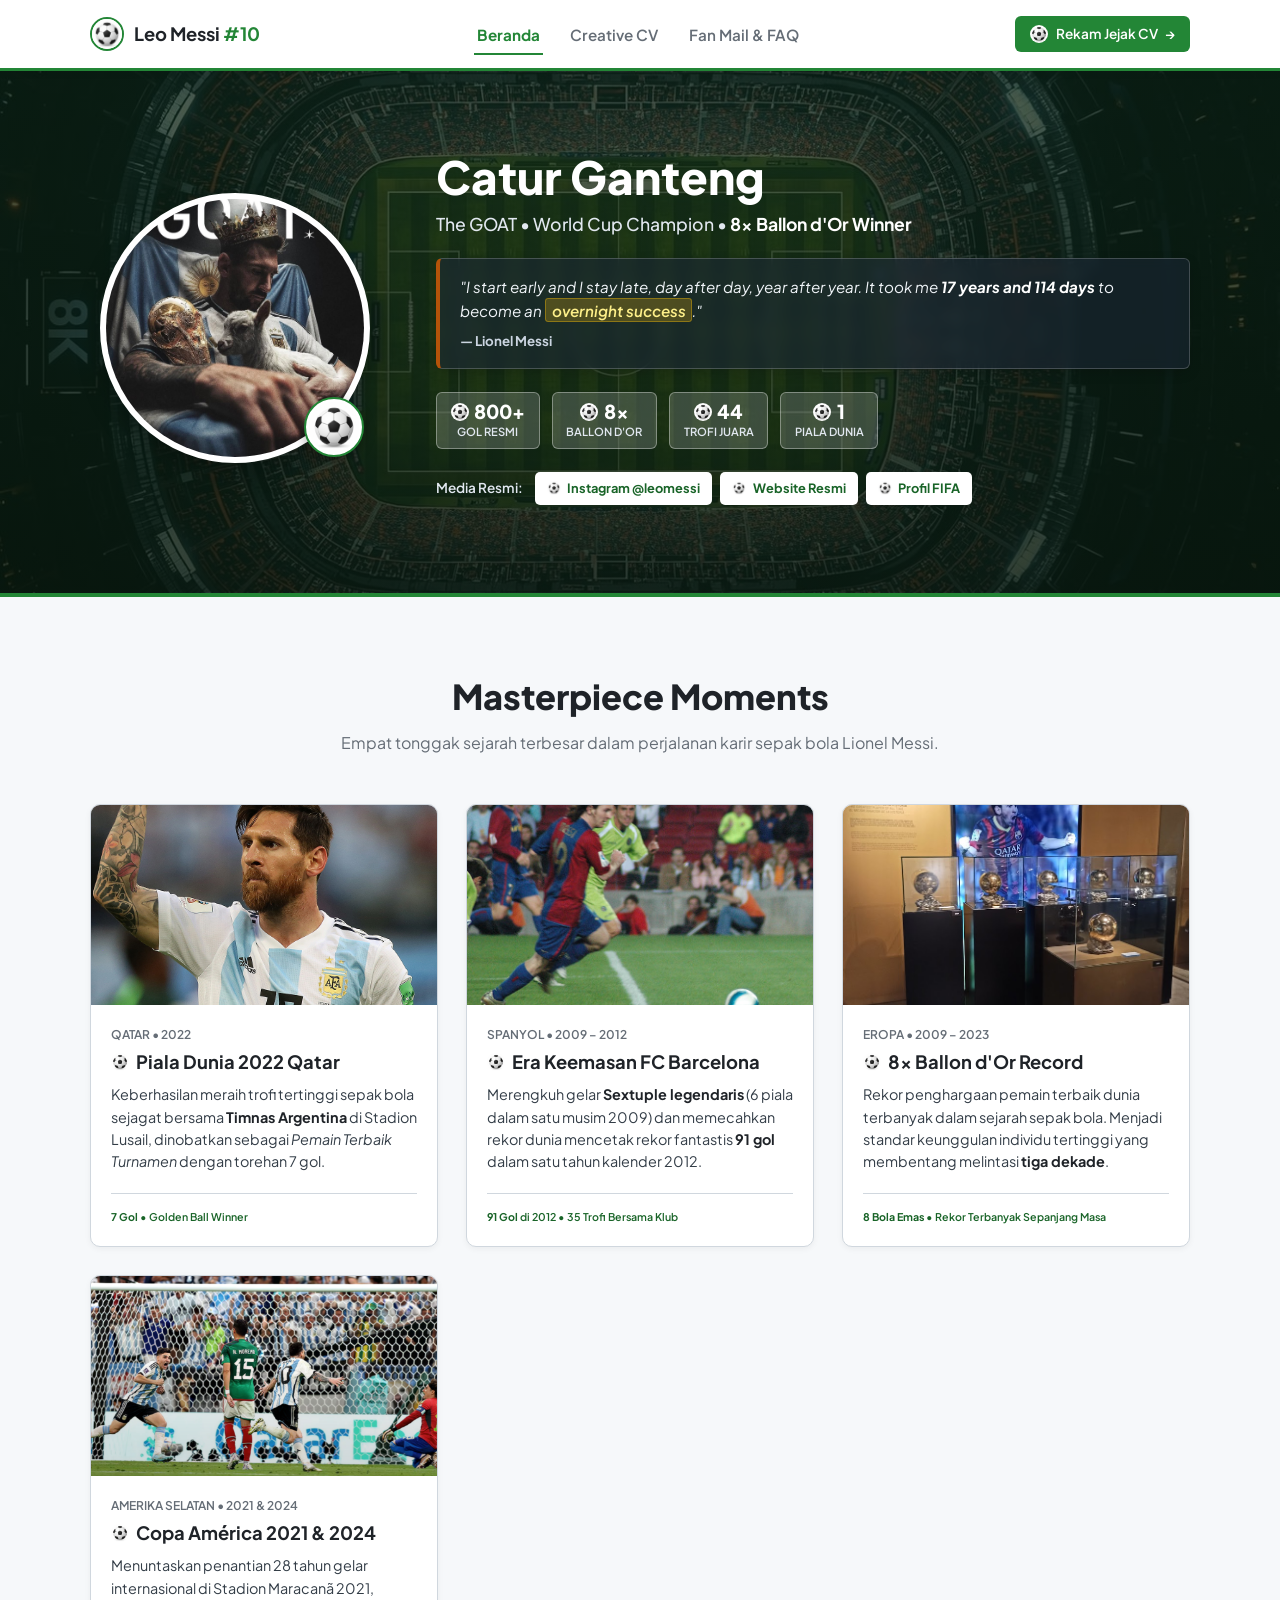
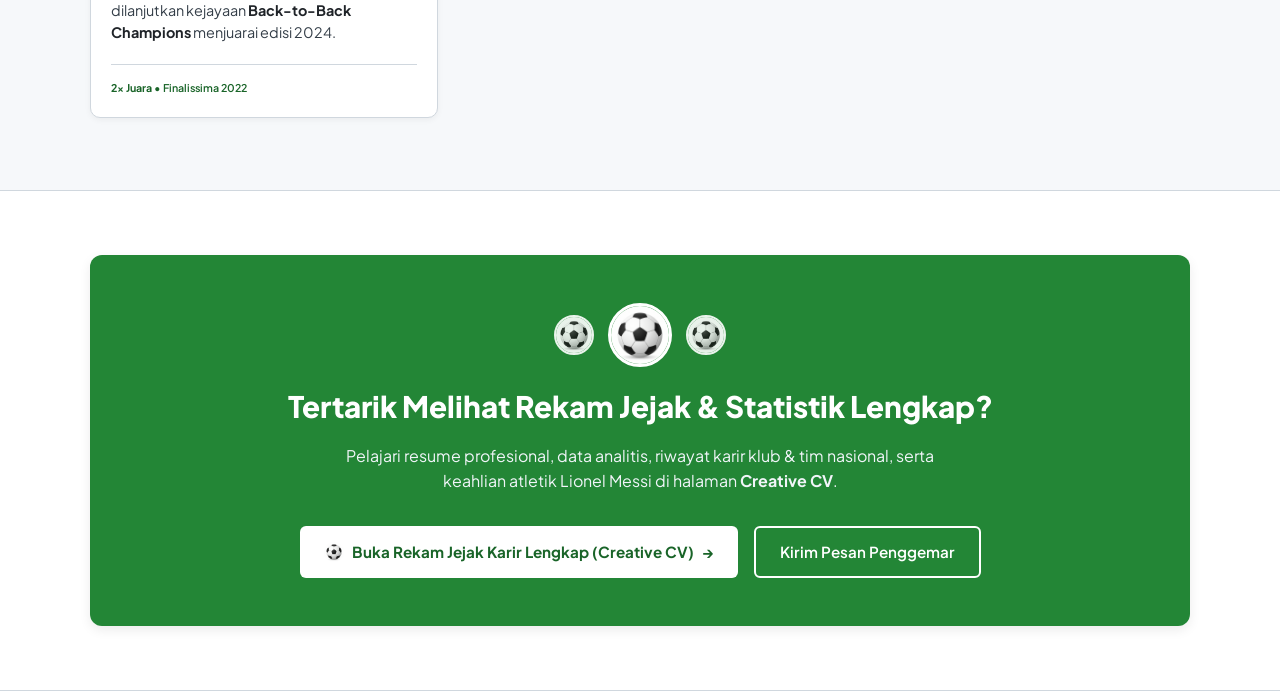
==== commit 99cc17f5: "refactor(landing): remove footer element and styles" ====
--- a/index.html
+++ b/index.html
@@ -296,36 +296,5 @@
         </section>
     </main>
 
-    <!-- ========================================================
-         FOOTER (Sederhana & Bersih dengan Bola Berputar)
-         ======================================================== -->
-    <footer class="footer-wrapper">
-        <div class="container footer-content">
-            <div class="footer-col">
-                <div class="footer-logo">
-                    <img src="assets/images/soccer-ball.jpg" alt="Bola Sepak" class="footer-ball spinning-ball-slow" width="26" height="26">
-                    <strong>Lionel Messi #10</strong>
-                </div>
-                <p class="footer-desc">Portofolio sederhana bertema lapangan sepak bola.</p>
-            </div>
-
-            <div class="footer-col">
-                <span class="footer-title">Halaman Web</span>
-                <ul class="footer-nav">
-                    <li><a href="index.html">Beranda (Landing Page)</a></li>
-                    <li><a href="cv.html">Creative CV (Rekam Jejak)</a></li>
-                    <li><a href="fanmail.html">Fan Mail &amp; FAQ</a></li>
-                </ul>
-            </div>
-
-            <div class="footer-col">
-                <span class="footer-title">Praktikum PemWeb 2026</span>
-                <p><small>Kelompok C08 &bull; Modul 1 (HTML &amp; CSS Native)</small></p>
-                <p><small>Dibuat murni dari nol tanpa framework.</small></p>
-                <p class="copy-text"><small>&copy; 2026 Portofolio Lionel Messi.</small></p>
-            </div>
-        </div>
-    </footer>
-
 </body>
 </html>
--- a/css/landing.css
+++ b/css/landing.css
@@ -665,75 +665,7 @@
 }
 
 /* --------------------------------------------------------------------------
-   8. FOOTER
-   -------------------------------------------------------------------------- */
-.footer-wrapper {
-    background-color: var(--color-white);
-    padding: 3rem 0 1.5rem 0;
-}
-
-.footer-content {
-    display: flex;
-    justify-content: space-between;
-    gap: 2rem;
-    flex-wrap: wrap;
-    margin-bottom: 2rem;
-}
-
-.footer-col {
-    flex: 1 1 240px;
-}
-
-.footer-logo {
-    display: flex;
-    align-items: center;
-    gap: 0.5rem;
-    margin-bottom: 0.5rem;
-    color: var(--pitch-green-dark);
-}
-
-.footer-ball {
-    border-radius: 50%;
-}
-
-.footer-desc {
-    font-size: 0.85rem;
-    color: var(--text-muted);
-}
-
-.footer-title {
-    display: block;
-    font-size: 0.9rem;
-    font-weight: 700;
-    color: var(--text-dark);
-    margin-bottom: 0.75rem;
-}
-
-.footer-nav {
-    list-style: none;
-    display: flex;
-    flex-direction: column;
-    gap: 0.4rem;
-}
-
-.footer-nav a {
-    text-decoration: none;
-    color: var(--text-muted);
-    font-size: 0.85rem;
-    transition: color var(--transition);
-}
-
-.footer-nav a:hover {
-    color: var(--pitch-green);
-}
-
-.copy-text {
-    margin-top: 0.75rem;
-    color: var(--text-muted);
-}
-
-/* --------------------------------------------------------------------------
-   9. MEDIA QUERIES (Responsif 3 Breakpoint: PC, Tablet, HP)
+   8. RESPONSIVE / MEDIA QUERIES
    -------------------------------------------------------------------------- */
 @media (max-width: 992px) {
     .hero-container {
@@ -808,16 +740,6 @@
         margin-left: auto;
         margin-right: auto;
     }
-
-    .footer-content {
-        flex-direction: column;
-        gap: 1.5rem;
-        text-align: center;
-    }
-
-    .footer-logo {
-        justify-content: center;
-    }
 }
 
 @media (max-width: 480px) {
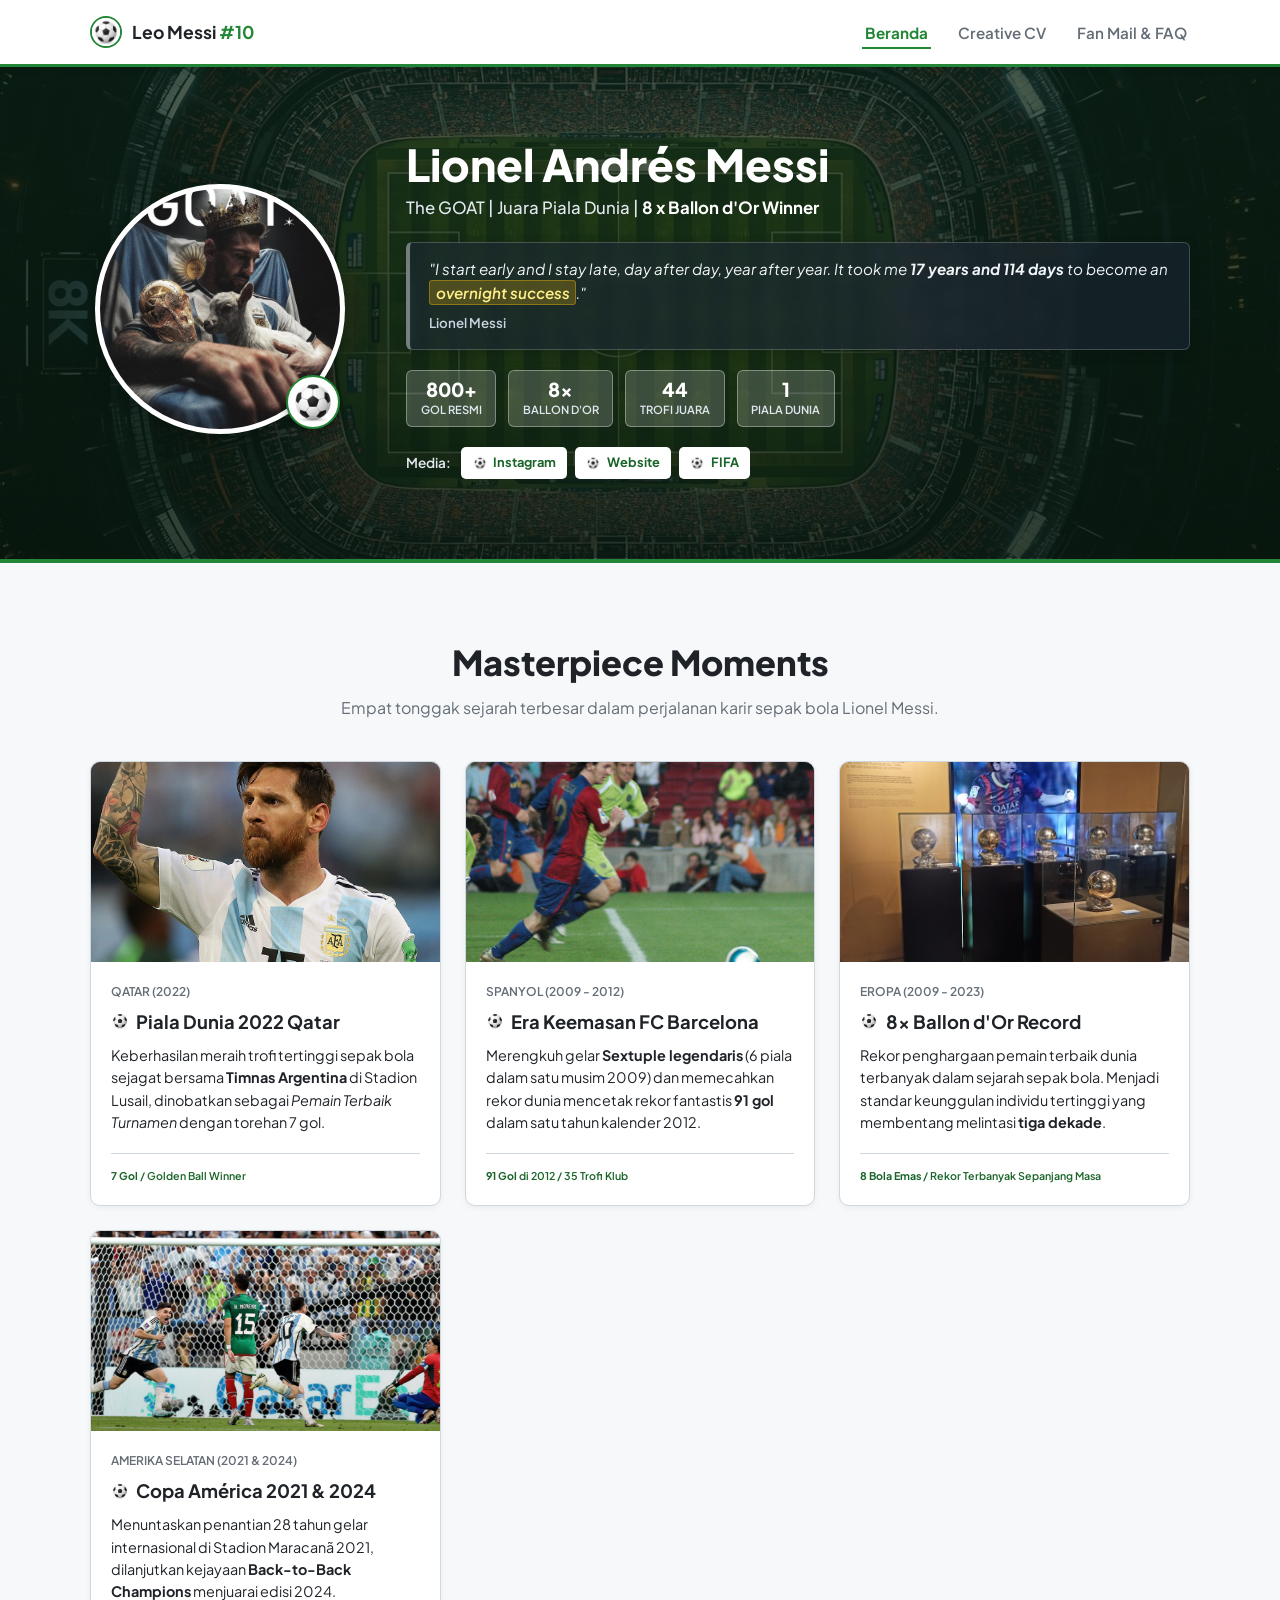
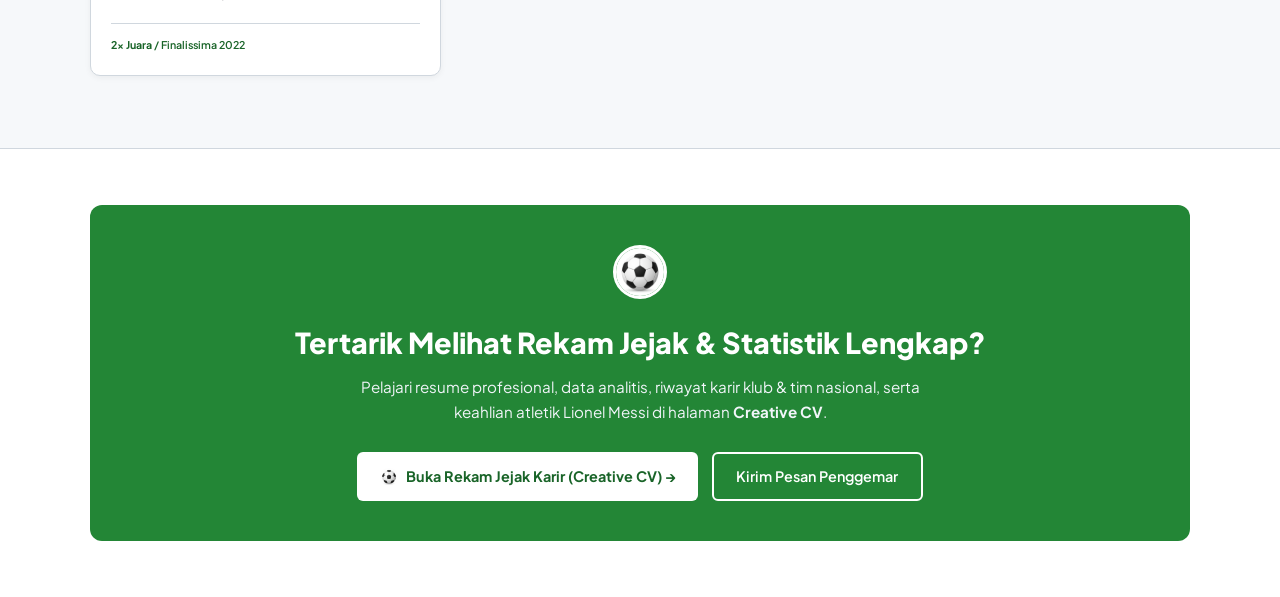
==== commit b0e7dd71: "fix bug landing page" ====
--- a/index.html
+++ b/index.html
@@ -4,135 +4,103 @@
     <meta charset="UTF-8">
     <meta name="viewport" content="width=device-width, initial-scale=1.0">
     <meta name="description" content="Website Portofolio Lionel Andrés Messi - Pemrograman Web Modul 1">
-    <title>Lionel Andrés Messi | Beranda &amp; Momen Legendaris</title>
+    <title>Lionel Andrés Messi | Beranda</title>
     
-    <!-- Google Fonts: Bersih & Terbaca Jelas -->
     <link rel="preconnect" href="https://fonts.googleapis.com">
     <link rel="preconnect" href="https://fonts.gstatic.com" crossorigin>
     <link href="https://fonts.googleapis.com/css2?family=Plus+Jakarta+Sans:wght@400;500;600;700;800&display=swap" rel="stylesheet">
     
-    <!-- Stylesheet -->
     <link rel="stylesheet" href="css/style-global.css">
     <link rel="stylesheet" href="css/landing.css">
 </head>
 <body class="soccer-theme">
 
-    <!-- ========================================================
-         NAVBAR (Sticky, Sederhana & Bola Berputar)
-         ======================================================== -->
+    <!-- Navbar -->
     <header class="navbar-wrapper">
         <nav class="navbar container">
             <a href="index.html" class="nav-logo" title="Beranda Lionel Messi">
-                <img src="assets/images/soccer-ball.jpg" alt="Icon Bola Sepak" class="nav-ball-img spinning-ball-slow" width="34" height="34">
+                <img src="assets/images/soccer-ball.jpg" alt="Bola Sepak" class="nav-ball-img spinning-ball" width="32" height="32">
                 <span class="nav-logo-text">Leo Messi <b>#10</b></span>
             </a>
 
-            <!-- Menu Navigasi -->
             <ul class="nav-menu">
                 <li><a href="index.html" class="nav-item active">Beranda</a></li>
                 <li><a href="cv.html" class="nav-item">Creative CV</a></li>
                 <li><a href="fanmail.html" class="nav-item">Fan Mail &amp; FAQ</a></li>
             </ul>
-
-            <!-- Tombol CTA Navigasi -->
-            <a href="cv.html" class="nav-btn">
-                <img src="assets/images/soccer-ball.jpg" alt="Bola" class="btn-ball-icon spinning-ball" width="18" height="18">
-                <span>Rekam Jejak CV</span> &rarr;
-            </a>
         </nav>
     </header>
 
     <main>
-        <!-- ========================================================
-             HERO SECTION: LAPANGAN SEPAK BOLA DENGAN BOLA BERPUTAR
-             Desain Lapangan Hijau dan Putih Bersih
-             ======================================================== -->
+        <!-- Hero Section -->
         <section id="hero" class="hero-section">
-
-
             <div class="container hero-container">
-                <!-- Foto Profil Messi -->
+                <!-- Foto Profil -->
                 <div class="hero-photo-box">
                     <div class="photo-frame">
                         <img 
                             src="assets/images/messigoatphoto.jpg" 
-                            alt="Foto Lionel Messi mengenakan jersey timnas Argentina" 
+                            alt="Foto Lionel Messi" 
                             class="messi-img"
-                            width="290"
-                            height="290"
+                            width="260"
+                            height="260"
                         >
-                        <!-- Lencana Bola Berputar di Sudut Foto -->
                         <div class="ball-badge">
-                            <img src="assets/images/soccer-ball.jpg" alt="Bola Sepak Berputar" class="ball-badge-img spinning-ball" width="50" height="50">
-                        </div>
-                    </div>
-                </div>
-
-                <!-- Teks & Informasi Profil -->
+                            <img src="assets/images/soccer-ball.jpg" alt="Bola Berputar" class="spinning-ball" width="46" height="46">
+                        </div>
+                    </div>
+                </div>
+
+                <!-- Info Profil -->
                 <div class="hero-text-box">
-                    <!-- Headline H1 Wajib -->
-                    <h1 class="hero-name">Catur Ganteng</h1>
-
-                    <!-- Subheadline Gelar -->
+                    <h1 class="hero-name">Lionel Andrés Messi</h1>
                     <p class="hero-roles">
-                        The GOAT &bull; World Cup Champion &bull; <b>8&times; Ballon d'Or Winner</b>
+                        The GOAT | Juara Piala Dunia | <b>8 x Ballon d'Or Winner</b>
                     </p>
 
-                    <!-- Quote Wajib dengan Formatting Modul 1 (i, b, mark) -->
+                    <!-- Quote -->
                     <div class="quote-box">
                         <p class="quote-content">
                             <i>"I start early and I stay late, day after day, year after year. It took me <b>17 years and 114 days</b> to become an <mark>overnight success</mark>."</i>
                         </p>
-                        <small class="quote-by">&mdash; Lionel Messi</small>
-                    </div>
-
-                    <!-- Ringkasan Statistik Singkat dengan Ikon Bola Berputar -->
+                        <small class="quote-by">Lionel Messi</small>
+                    </div>
+
+                    <!-- Statistik Kilat -->
                     <div class="stats-row">
                         <div class="stat-item">
-                            <div class="stat-top">
-                                <img src="assets/images/soccer-ball.jpg" alt="Bola" class="stat-ball spinning-ball" width="18" height="18">
-                                <span class="stat-value">800+</span>
-                            </div>
+                            <span class="stat-value">800+</span>
                             <span class="stat-label">Gol Resmi</span>
                         </div>
                         <div class="stat-item">
-                            <div class="stat-top">
-                                <img src="assets/images/soccer-ball.jpg" alt="Bola" class="stat-ball spinning-ball-reverse" width="18" height="18">
-                                <span class="stat-value">8&times;</span>
-                            </div>
+                            <span class="stat-value">8&times;</span>
                             <span class="stat-label">Ballon d'Or</span>
                         </div>
                         <div class="stat-item">
-                            <div class="stat-top">
-                                <img src="assets/images/soccer-ball.jpg" alt="Bola" class="stat-ball spinning-ball" width="18" height="18">
-                                <span class="stat-value">44</span>
-                            </div>
+                            <span class="stat-value">44</span>
                             <span class="stat-label">Trofi Juara</span>
                         </div>
                         <div class="stat-item">
-                            <div class="stat-top">
-                                <img src="assets/images/soccer-ball.jpg" alt="Bola" class="stat-ball spinning-ball-slow" width="18" height="18">
-                                <span class="stat-value">1</span>
-                            </div>
+                            <span class="stat-value">1</span>
                             <span class="stat-label">Piala Dunia</span>
                         </div>
                     </div>
 
-                    <!-- Tautan Media Sosial Resmi (Anchor a) -->
+                    <!-- Tautan Media Sosial -->
                     <div class="social-row">
-                        <span class="social-heading">Media Resmi:</span>
+                        <span class="social-heading">Media:</span>
                         <div class="social-buttons">
-                            <a href="https://www.instagram.com/leomessi" target="_blank" rel="noopener noreferrer" class="social-link" title="Instagram Resmi @leomessi">
-                                <img src="assets/images/soccer-ball.jpg" alt="Bola" class="link-ball spinning-on-hover" width="14" height="14">
-                                <span>Instagram @leomessi</span>
+                            <a href="https://www.instagram.com/leomessi" target="_blank" rel="noopener noreferrer" class="social-link">
+                                <img src="assets/images/soccer-ball.jpg" alt="Bola" class="spinning-on-hover" width="14" height="14">
+                                <span>Instagram</span>
                             </a>
-                            <a href="https://messi.com" target="_blank" rel="noopener noreferrer" class="social-link" title="Situs Resmi Lionel Messi">
-                                <img src="assets/images/soccer-ball.jpg" alt="Bola" class="link-ball spinning-on-hover" width="14" height="14">
-                                <span>Website Resmi</span>
+                            <a href="https://messi.com" target="_blank" rel="noopener noreferrer" class="social-link">
+                                <img src="assets/images/soccer-ball.jpg" alt="Bola" class="spinning-on-hover" width="14" height="14">
+                                <span>Website</span>
                             </a>
-                            <a href="https://www.fifa.com" target="_blank" rel="noopener noreferrer" class="social-link" title="Profil FIFA">
-                                <img src="assets/images/soccer-ball.jpg" alt="Bola" class="link-ball spinning-on-hover" width="14" height="14">
-                                <span>Profil FIFA</span>
+                            <a href="https://www.fifa.com" target="_blank" rel="noopener noreferrer" class="social-link">
+                                <img src="assets/images/soccer-ball.jpg" alt="Bola" class="spinning-on-hover" width="14" height="14">
+                                <span>FIFA</span>
                             </a>
                         </div>
                     </div>
@@ -140,152 +108,136 @@
             </div>
         </section>
 
-        <!-- ========================================================
-             SHOWCASE SECTION: MASTERPIECE MOMENTS
-             Grid Cards Bersih: 4 Momen Legendaris
-             CSS Grid Sesuai Modul 1
-             ======================================================== -->
+        <!-- Showcase Moments -->
         <section id="showcase" class="showcase-section">
             <div class="container">
-                <!-- Judul Seksi -->
                 <div class="section-heading">
-
                     <h2 class="section-title">Masterpiece Moments</h2>
                     <p class="section-sub">Empat tonggak sejarah terbesar dalam perjalanan karir sepak bola Lionel Messi.</p>
                 </div>
 
-                <!-- Grid Kartu Wajib: repeat(auto-fit, minmax(300px, 1fr)) -->
+                <!-- Grid Kartu Momen -->
                 <div class="cards-grid">
-                    
-                    <!-- Card 1: Piala Dunia 2022 Qatar -->
+                    <!-- Card 1 -->
                     <article class="card-item" id="card-worldcup">
                         <div class="card-image-box">
                             <img 
                                 src="assets/images/moment-worldcup.jpg" 
-                                alt="Lionel Messi memimpin Argentina di Piala Dunia FIFA" 
-                                class="moment-thumb" 
-                                width="360" 
-                                height="220"
-                            >
-                        </div>
-                        <div class="card-info">
-                            <span class="card-date">Qatar &bull; 2022</span>
-                            <h3 class="card-heading">
-                                <img src="assets/images/soccer-ball.jpg" alt="Bola" class="card-title-ball spinning-on-hover" width="18" height="18">
+                                alt="Piala Dunia FIFA 2022" 
+                                class="moment-thumb" 
+                                width="360" 
+                                height="220"
+                            >
+                        </div>
+                        <div class="card-info">
+                            <span class="card-date">Qatar (2022)</span>
+                            <h3 class="card-heading">
+                                <img src="assets/images/soccer-ball.jpg" alt="Bola" class="spinning-on-hover" width="18" height="18">
                                 Piala Dunia 2022 Qatar
                             </h3>
                             <p class="card-description">
                                 Keberhasilan meraih trofi tertinggi sepak bola sejagat bersama <b>Timnas Argentina</b> di Stadion Lusail, dinobatkan sebagai <i>Pemain Terbaik Turnamen</i> dengan torehan 7 gol.
                             </p>
                             <div class="card-bottom">
-                                <small><b>7 Gol</b> &bull; Golden Ball Winner</small>
-                            </div>
-                        </div>
-                    </article>
-
-                    <!-- Card 2: Era Keemasan FC Barcelona -->
+                                <small><b>7 Gol</b> / Golden Ball Winner</small>
+                            </div>
+                        </div>
+                    </article>
+
+                    <!-- Card 2 -->
                     <article class="card-item" id="card-barcelona">
                         <div class="card-image-box">
                             <img 
                                 src="assets/images/moment-barca.jpg" 
-                                alt="Lionel Messi saat membela FC Barcelona" 
-                                class="moment-thumb" 
-                                width="360" 
-                                height="220"
-                            >
-                        </div>
-                        <div class="card-info">
-                            <span class="card-date">Spanyol &bull; 2009 &ndash; 2012</span>
-                            <h3 class="card-heading">
-                                <img src="assets/images/soccer-ball.jpg" alt="Bola" class="card-title-ball spinning-on-hover" width="18" height="18">
+                                alt="FC Barcelona" 
+                                class="moment-thumb" 
+                                width="360" 
+                                height="220"
+                            >
+                        </div>
+                        <div class="card-info">
+                            <span class="card-date">Spanyol (2009 - 2012)</span>
+                            <h3 class="card-heading">
+                                <img src="assets/images/soccer-ball.jpg" alt="Bola" class="spinning-on-hover" width="18" height="18">
                                 Era Keemasan FC Barcelona
                             </h3>
                             <p class="card-description">
                                 Merengkuh gelar <b>Sextuple legendaris</b> (6 piala dalam satu musim 2009) dan memecahkan rekor dunia mencetak rekor fantastis <b>91 gol</b> dalam satu tahun kalender 2012.
                             </p>
                             <div class="card-bottom">
-                                <small><b>91 Gol</b> di 2012 &bull; 35 Trofi Bersama Klub</small>
-                            </div>
-                        </div>
-                    </article>
-
-                    <!-- Card 3: Rekor 8x Ballon d'Or -->
+                                <small><b>91 Gol</b> di 2012 / 35 Trofi Klub</small>
+                            </div>
+                        </div>
+                    </article>
+
+                    <!-- Card 3 -->
                     <article class="card-item" id="card-ballondor">
                         <div class="card-image-box">
                             <img 
                                 src="assets/images/moment-ballondor.jpg" 
-                                alt="Trofi Ballon d'Or lambang pemain terbaik dunia" 
-                                class="moment-thumb" 
-                                width="360" 
-                                height="220"
-                            >
-                        </div>
-                        <div class="card-info">
-                            <span class="card-date">Eropa &bull; 2009 &ndash; 2023</span>
-                            <h3 class="card-heading">
-                                <img src="assets/images/soccer-ball.jpg" alt="Bola" class="card-title-ball spinning-on-hover" width="18" height="18">
+                                alt="Trofi Ballon d'Or" 
+                                class="moment-thumb" 
+                                width="360" 
+                                height="220"
+                            >
+                        </div>
+                        <div class="card-info">
+                            <span class="card-date">Eropa (2009 - 2023)</span>
+                            <h3 class="card-heading">
+                                <img src="assets/images/soccer-ball.jpg" alt="Bola" class="spinning-on-hover" width="18" height="18">
                                 8&times; Ballon d'Or Record
                             </h3>
                             <p class="card-description">
                                 Rekor penghargaan pemain terbaik dunia terbanyak dalam sejarah sepak bola. Menjadi standar keunggulan individu tertinggi yang membentang melintasi <b>tiga dekade</b>.
                             </p>
                             <div class="card-bottom">
-                                <small><b>8 Bola Emas</b> &bull; Rekor Terbanyak Sepanjang Masa</small>
-                            </div>
-                        </div>
-                    </article>
-
-                    <!-- Card 4: Copa América 2021 & 2024 -->
+                                <small><b>8 Bola Emas</b> / Rekor Terbanyak Sepanjang Masa</small>
+                            </div>
+                        </div>
+                    </article>
+
+                    <!-- Card 4 -->
                     <article class="card-item" id="card-copa">
                         <div class="card-image-box">
                             <img 
                                 src="assets/images/moment-copa.jpg" 
-                                alt="Aksi Lionel Messi di ajang Copa America" 
-                                class="moment-thumb" 
-                                width="360" 
-                                height="220"
-                            >
-                        </div>
-                        <div class="card-info">
-                            <span class="card-date">Amerika Selatan &bull; 2021 &amp; 2024</span>
-                            <h3 class="card-heading">
-                                <img src="assets/images/soccer-ball.jpg" alt="Bola" class="card-title-ball spinning-on-hover" width="18" height="18">
+                                alt="Copa America" 
+                                class="moment-thumb" 
+                                width="360" 
+                                height="220"
+                            >
+                        </div>
+                        <div class="card-info">
+                            <span class="card-date">Amerika Selatan (2021 &amp; 2024)</span>
+                            <h3 class="card-heading">
+                                <img src="assets/images/soccer-ball.jpg" alt="Bola" class="spinning-on-hover" width="18" height="18">
                                 Copa América 2021 &amp; 2024
                             </h3>
                             <p class="card-description">
                                 Menuntaskan penantian 28 tahun gelar internasional di Stadion Maracanã 2021, dilanjutkan kejayaan <b>Back-to-Back Champions</b> menjuarai edisi 2024.
                             </p>
                             <div class="card-bottom">
-                                <small><b>2&times; Juara</b> &bull; Finalissima 2022</small>
-                            </div>
-                        </div>
-                    </article>
-
+                                <small><b>2&times; Juara</b> / Finalissima 2022</small>
+                            </div>
+                        </div>
+                    </article>
                 </div>
             </div>
         </section>
 
-        <!-- ========================================================
-             CALL TO ACTION (CTA) SECTION DENGAN BOLA BERPUTAR
-             ======================================================== -->
+        <!-- CTA Section -->
         <section id="cta" class="cta-section">
             <div class="container">
                 <div class="cta-box">
-                    <div class="cta-balls-wrapper">
-                        <img src="assets/images/soccer-ball.jpg" alt="Bola Sepak" class="cta-ball-side spinning-ball-reverse" width="40" height="40">
-                        <img src="assets/images/soccer-ball.jpg" alt="Bola Sepak Utama" class="cta-ball-img spinning-ball" width="64" height="64">
-                        <img src="assets/images/soccer-ball.jpg" alt="Bola Sepak" class="cta-ball-side spinning-ball" width="40" height="40">
-                    </div>
-
+                    <img src="assets/images/soccer-ball.jpg" alt="Bola Sepak" class="cta-ball spinning-ball" width="54" height="54">
                     <h2 class="cta-title">Tertarik Melihat Rekam Jejak &amp; Statistik Lengkap?</h2>
                     <p class="cta-desc">
                         Pelajari resume profesional, data analitis, riwayat karir klub &amp; tim nasional, serta keahlian atletik Lionel Messi di halaman <b>Creative CV</b>.
                     </p>
                     <div class="cta-action">
                         <a href="cv.html" class="btn-primary">
-                            <img src="assets/images/soccer-ball.jpg" alt="Bola" class="btn-ball spinning-ball" width="20" height="20">
-                            <span>Buka Rekam Jejak Karir Lengkap (Creative CV)</span>
-                            <span class="arrow">&rarr;</span>
+                            <img src="assets/images/soccer-ball.jpg" alt="Bola" class="spinning-ball" width="18" height="18">
+                            <span>Buka Rekam Jejak Karir (Creative CV) &rarr;</span>
                         </a>
                         <a href="fanmail.html" class="btn-outline">
                             <span>Kirim Pesan Penggemar</span>
--- a/css/landing.css
+++ b/css/landing.css
@@ -1,44 +1,24 @@
 /* ==========================================================================
    LANDING PAGE CSS - LIONEL ANDRÉS MESSI
    Tema: Lapangan Sepak Bola Bersih (Hijau & Putih)
-   Fitur Khusus: Aset Bola Sepak Interaktif & Animasi Berputar
    Standar: Modul 1 Pemrograman Web 2026 (Pure Native CSS from Scratch)
    ========================================================================== */
 
-/* --------------------------------------------------------------------------
-   1. CSS VARIABLES (:root)
-   -------------------------------------------------------------------------- */
+/* 1. CSS VARIABLES */
 :root {
-    /* Warna Lapangan Sepak Bola Asli */
-    --pitch-green: #238636;        /* Hijau rumput segar */
-    --pitch-green-dark: #196428;   /* Hijau tua */
-    --pitch-line: #ffffff;         /* Garis putih lapangan */
-    
-    /* Warna Dasar & Kartu */
+    --green: #238636;
+    --green-dark: #196428;
     --color-white: #ffffff;
-    --color-bg: #f6f8fa;           /* Latar terang bersih */
-    --color-border: #d0d7de;       /* Border abu-abu tipis */
-    
-    /* Warna Teks */
-    --text-dark: #1f2328;          /* Teks gelap utama */
-    --text-body: #333d47;          /* Teks isi */
-    --text-muted: #656d76;         /* Teks sekunder */
-    --text-light: #ffffff;         /* Teks putih */
-
-    /* Aksen */
+    --color-bg: #f6f8fa;
+    --color-border: #d0d7de;
+    --text-dark: #1f2328;
+    --text-muted: #656d76;
     --accent-gold: #b45309;
-    --accent-blue: #0969da;
-
-    /* Tipografi */
     --font-base: 'Plus Jakarta Sans', system-ui, -apple-system, sans-serif;
-    
-    /* Transisi */
     --transition: 0.25s ease;
 }
 
-/* --------------------------------------------------------------------------
-   2. RESET & GLOBAL
-   -------------------------------------------------------------------------- */
+/* 2. RESET & DASAR */
 *, *::before, *::after {
     box-sizing: border-box;
     margin: 0;
@@ -53,7 +33,7 @@
 body.soccer-theme {
     font-family: var(--font-base);
     background-color: var(--color-bg);
-    color: var(--text-body);
+    color: var(--text-dark);
     line-height: 1.6;
     overflow-x: hidden;
 }
@@ -61,73 +41,40 @@
 .container {
     width: 100%;
     max-width: 1140px;
-    margin-left: auto;
-    margin-right: auto;
-    padding-left: 1.25rem;
-    padding-right: 1.25rem;
-}
-
-/* --------------------------------------------------------------------------
-   3. ANIMASI BOLA BERPUTAR (Keyframes Sesuai Permintaan)
-   -------------------------------------------------------------------------- */
+    margin: 0 auto;
+    padding: 0 1.25rem;
+}
+
+/* 3. ANIMASI BOLA */
 @keyframes spinBall {
-    from {
-        transform: rotate(0deg);
-    }
-    to {
-        transform: rotate(360deg);
-    }
-}
-
-@keyframes spinBallReverse {
-    from {
-        transform: rotate(360deg);
-    }
-    to {
-        transform: rotate(0deg);
-    }
-}
-
-/* Class Putaran Otomatis */
+    from { transform: rotate(0deg); }
+    to { transform: rotate(360deg); }
+}
+
 .spinning-ball {
-    animation: spinBall 6s linear infinite;
+    animation: spinBall 8s linear infinite;
     display: inline-block;
     border-radius: 50%;
 }
 
-.spinning-ball-slow {
-    animation: spinBall 12s linear infinite;
+.spinning-on-hover {
+    transition: transform 0.5s ease;
     display: inline-block;
     border-radius: 50%;
 }
 
-.spinning-ball-reverse {
-    animation: spinBallReverse 8s linear infinite;
-    display: inline-block;
-    border-radius: 50%;
-}
-
-/* Putaran Interaktif saat Elemen Induk di-hover */
-.spinning-on-hover {
-    transition: transform 0.6s cubic-bezier(0.34, 1.56, 0.64, 1);
-    display: inline-block;
-    border-radius: 50%;
-}
-
 .social-link:hover .spinning-on-hover,
-.card-item:hover .card-title-ball {
+.card-item:hover .spinning-on-hover {
     transform: rotate(360deg);
 }
 
-/* --------------------------------------------------------------------------
-   4. NAVBAR (Sticky, Putih Bersih dengan Bola Berputar)
-   -------------------------------------------------------------------------- */
+/* 4. NAVBAR */
 .navbar-wrapper {
     position: sticky;
     top: 0;
     z-index: 1000;
     background-color: var(--color-white);
-    border-bottom: 3px solid var(--pitch-green);
+    border-bottom: 3px solid var(--green);
     box-shadow: 0 2px 8px rgba(0, 0, 0, 0.06);
 }
 
@@ -135,29 +82,26 @@
     display: flex;
     justify-content: space-between;
     align-items: center;
-    height: 68px;
+    height: 64px;
 }
 
 .nav-logo {
     display: flex;
     align-items: center;
-    gap: 0.65rem;
+    gap: 0.6rem;
     text-decoration: none;
     color: var(--text-dark);
+    font-size: 1.1rem;
+    font-weight: 700;
+}
+
+.nav-logo b {
+    color: var(--green);
 }
 
 .nav-ball-img {
     border-radius: 50%;
-    border: 2px solid var(--pitch-green);
-}
-
-.nav-logo-text {
-    font-size: 1.15rem;
-    font-weight: 700;
-}
-
-.nav-logo-text b {
-    color: var(--pitch-green);
+    border: 2px solid var(--green);
 }
 
 .nav-menu {
@@ -173,94 +117,52 @@
     font-weight: 600;
     font-size: 0.95rem;
     padding: 0.35rem 0.2rem;
-    position: relative;
     transition: color var(--transition);
 }
 
-.nav-item:hover {
-    color: var(--pitch-green);
-}
-
+.nav-item:hover,
 .nav-item.active {
-    color: var(--pitch-green);
+    color: var(--green);
+}
+
+.nav-item.active {
     font-weight: 700;
-}
-
-.nav-item.active::after {
-    content: '';
-    position: absolute;
-    bottom: -6px;
-    left: 0;
-    width: 100%;
-    height: 2px;
-    background-color: var(--pitch-green);
-}
-
-.nav-btn {
-    display: inline-flex;
-    align-items: center;
-    gap: 0.45rem;
-    background-color: var(--pitch-green);
-    color: var(--color-white);
-    text-decoration: none;
-    font-weight: 600;
-    font-size: 0.85rem;
-    padding: 0.45rem 0.95rem;
-    border-radius: 6px;
-    transition: background-color var(--transition);
-}
-
-.nav-btn:hover {
-    background-color: var(--pitch-green-dark);
-}
-
-.btn-ball-icon {
-    border-radius: 50%;
-}
-
-/* --------------------------------------------------------------------------
-   5. HERO SECTION: LAPANGAN SEPAK BOLA & BOLA BERPUTAR
-   -------------------------------------------------------------------------- */
+    border-bottom: 2px solid var(--green);
+}
+
+/* 5. HERO SECTION */
 .hero-section {
     position: relative;
     background-color: #12331b;
-    /* Banner Lapangan Sepak Bola Asli (lapangansepakbola.jpg) */
     background-image: 
         linear-gradient(rgba(10, 32, 16, 0.72), rgba(8, 24, 12, 0.82)),
         url('../assets/images/lapangansepakbola.jpg');
     background-size: cover;
-    background-position: center center;
+    background-position: center;
     background-repeat: no-repeat;
-    color: var(--text-light);
-    padding: 5rem 0 5.5rem 0;
-    overflow: hidden;
-    border-bottom: 4px solid var(--pitch-green);
-}
-
-
-
-/* Kontainer Konten Hero */
+    color: var(--color-white);
+    padding: 4.5rem 0 5rem;
+    border-bottom: 4px solid var(--green);
+}
+
 .hero-container {
-    position: relative;
-    z-index: 2;
     display: flex;
     align-items: center;
     gap: 3.5rem;
 }
 
-/* Foto Profil Messi */
 .hero-photo-box {
-    flex: 0 0 290px;
+    flex: 0 0 260px;
     display: flex;
     justify-content: center;
 }
 
 .photo-frame {
     position: relative;
-    width: 270px;
-    height: 270px;
-    border-radius: 50%;
-    border: 6px solid var(--color-white);
+    width: 250px;
+    height: 250px;
+    border-radius: 50%;
+    border: 5px solid var(--color-white);
     box-shadow: 0 8px 24px rgba(0, 0, 0, 0.25);
     background-color: var(--color-white);
 }
@@ -279,50 +181,48 @@
     right: 0;
     background-color: var(--color-white);
     border-radius: 50%;
-    padding: 3px;
-    box-shadow: 0 4px 12px rgba(0, 0, 0, 0.3);
-    border: 2px solid var(--pitch-green);
-}
-
-.ball-badge-img {
-    border-radius: 50%;
+    padding: 2px;
+    box-shadow: 0 4px 10px rgba(0, 0, 0, 0.3);
+    border: 2px solid var(--green);
+}
+
+.ball-badge img {
     display: block;
-}
-
-/* Teks Hero */
+    border-radius: 50%;
+}
+
 .hero-text-box {
     flex: 1;
 }
 
 .hero-name {
-    font-size: 2.85rem;
+    font-size: 2.75rem;
     font-weight: 800;
     line-height: 1.15;
-    margin-bottom: 0.4rem;
+    margin-bottom: 0.35rem;
     color: var(--color-white);
 }
 
 .hero-roles {
-    font-size: 1.1rem;
+    font-size: 1.05rem;
     font-weight: 500;
     margin-bottom: 1.25rem;
     color: #e2e8f0;
 }
 
 .hero-roles b {
-    color: #ffffff;
-    font-weight: 700;
-}
-
-/* Kotak Kutipan */
+    color: var(--color-white);
+}
+
+/* Quote Box */
 .quote-box {
     background-color: rgba(30, 41, 59, 0.52);
     color: #f1f5f9;
     border: 1px solid rgba(255, 255, 255, 0.2);
-    border-left: 4px solid var(--accent-gold);
-    padding: 1rem 1.25rem;
+    border-left: 4px solid rgba(255, 255, 255, 0.4);
+    padding: 0.9rem 1.2rem;
     border-radius: 6px;
-    margin-bottom: 1.4rem;
+    margin-bottom: 1.25rem;
     box-shadow: 0 4px 12px rgba(0, 0, 0, 0.15);
     backdrop-filter: blur(6px);
     -webkit-backdrop-filter: blur(6px);
@@ -331,12 +231,7 @@
 .quote-content {
     font-size: 0.95rem;
     line-height: 1.55;
-    margin-bottom: 0.3rem;
-    color: #f1f5f9;
-}
-
-.quote-content b {
-    color: #ffffff;
+    margin-bottom: 0.25rem;
 }
 
 .quote-content mark {
@@ -349,15 +244,15 @@
 }
 
 .quote-by {
-    font-weight: 700;
+    font-weight: 600;
     color: #cbd5e1;
 }
 
-/* Baris Statistik Angka */
+/* Statistik */
 .stats-row {
     display: flex;
     gap: 0.75rem;
-    margin-bottom: 1.4rem;
+    margin-bottom: 1.25rem;
     flex-wrap: wrap;
 }
 
@@ -372,16 +267,6 @@
     min-width: 85px;
 }
 
-.stat-top {
-    display: flex;
-    align-items: center;
-    gap: 0.35rem;
-}
-
-.stat-ball {
-    border-radius: 50%;
-}
-
 .stat-value {
     font-size: 1.2rem;
     font-weight: 800;
@@ -396,11 +281,11 @@
     font-weight: 600;
 }
 
-/* Baris Media Sosial */
+/* Media Sosial */
 .social-row {
     display: flex;
     align-items: center;
-    gap: 0.75rem;
+    gap: 0.65rem;
     flex-wrap: wrap;
 }
 
@@ -421,28 +306,21 @@
     align-items: center;
     gap: 0.4rem;
     background-color: var(--color-white);
-    color: var(--pitch-green-dark);
+    color: var(--green-dark);
     text-decoration: none;
     font-size: 0.8rem;
     font-weight: 700;
-    padding: 0.4rem 0.75rem;
+    padding: 0.35rem 0.7rem;
     border-radius: 5px;
-    transition: all var(--transition);
+    transition: transform var(--transition), background-color var(--transition);
 }
 
 .social-link:hover {
     background-color: #f1f5f9;
-    color: var(--text-dark);
     transform: translateY(-2px);
 }
 
-.link-ball {
-    border-radius: 50%;
-}
-
-/* --------------------------------------------------------------------------
-   6. SHOWCASE SECTION (KARTU PUTIH BERSIH & CSS GRID)
-   -------------------------------------------------------------------------- */
+/* 6. SHOWCASE SECTION */
 .showcase-section {
     padding: 4.5rem 0;
     background-color: var(--color-bg);
@@ -451,14 +329,14 @@
 .section-heading {
     text-align: center;
     max-width: 600px;
-    margin: 0 auto 3rem auto;
+    margin: 0 auto 2.5rem;
 }
 
 .section-title {
     font-size: 2.15rem;
     font-weight: 800;
     color: var(--text-dark);
-    margin-bottom: 0.4rem;
+    margin-bottom: 0.35rem;
 }
 
 .section-sub {
@@ -466,14 +344,13 @@
     color: var(--text-muted);
 }
 
-/* CSS Grid Wajib: repeat(auto-fit, minmax(300px, 1fr)) */
+/* CSS Grid Wajib Modul 1: repeat(auto-fit, minmax(300px, 1fr)) */
 .cards-grid {
     display: grid;
     grid-template-columns: repeat(auto-fit, minmax(300px, 1fr));
-    gap: 1.75rem;
-}
-
-/* Kartu Putih Bersih */
+    gap: 1.5rem;
+}
+
 .card-item {
     background-color: var(--color-white);
     border: 1px solid var(--color-border);
@@ -483,17 +360,15 @@
     flex-direction: column;
     box-shadow: 0 2px 6px rgba(0, 0, 0, 0.05);
     transition: transform var(--transition), box-shadow var(--transition), border-color var(--transition);
-    position: relative;
 }
 
 .card-item:hover {
     transform: translateY(-5px);
     box-shadow: 0 8px 18px rgba(0, 0, 0, 0.1);
-    border-color: var(--pitch-green);
+    border-color: var(--green);
 }
 
 .card-image-box {
-    position: relative;
     height: 200px;
     background-color: #cbd5e1;
     overflow: hidden;
@@ -511,7 +386,6 @@
     transform: scale(1.04);
 }
 
-/* Info Kartu */
 .card-info {
     padding: 1.25rem;
     display: flex;
@@ -531,94 +405,64 @@
     font-size: 1.15rem;
     font-weight: 700;
     color: var(--text-dark);
-    margin-bottom: 0.55rem;
-    line-height: 1.35;
+    margin-bottom: 0.5rem;
     display: flex;
     align-items: center;
     gap: 0.45rem;
-}
-
-.card-title-ball {
-    border-radius: 50%;
-    flex-shrink: 0;
 }
 
 .card-description {
     font-size: 0.9rem;
-    color: var(--text-body);
     line-height: 1.55;
     margin-bottom: 1.25rem;
     flex: 1;
 }
 
-.card-description b {
-    color: var(--text-dark);
-}
-
 .card-bottom {
-    padding-top: 0.75rem;
+    padding-top: 0.65rem;
     border-top: 1px solid var(--color-border);
     font-size: 0.8rem;
-    color: var(--pitch-green-dark);
-    font-weight: 600;
-}
-
-/* --------------------------------------------------------------------------
-   7. CALL TO ACTION SECTION (Dengan Trio Bola Berputar)
-   -------------------------------------------------------------------------- */
+    color: var(--green-dark);
+    font-weight: 600;
+}
+
+/* 7. CALL TO ACTION SECTION */
 .cta-section {
-    padding: 4rem 0;
+    padding: 3.5rem 0;
     background-color: var(--color-white);
     border-top: 1px solid var(--color-border);
-    border-bottom: 1px solid var(--color-border);
 }
 
 .cta-box {
-    background-color: var(--pitch-green);
+    background-color: var(--green);
     color: var(--color-white);
     border-radius: 12px;
-    padding: 3rem 2rem;
+    padding: 2.5rem 1.75rem;
     text-align: center;
-    box-shadow: 0 4px 12px rgba(0, 0, 0, 0.08);
-}
-
-.cta-balls-wrapper {
-    display: flex;
-    align-items: center;
+}
+
+.cta-ball {
+    border: 3px solid var(--color-white);
+    margin-bottom: 0.85rem;
+}
+
+.cta-title {
+    font-size: 1.8rem;
+    font-weight: 800;
+    margin-bottom: 0.65rem;
+}
+
+.cta-desc {
+    max-width: 600px;
+    margin: 0 auto 1.75rem;
+    font-size: 0.95rem;
+    color: #f1f5f9;
+}
+
+.cta-action {
+    display: flex;
     justify-content: center;
     gap: 0.85rem;
-    margin-bottom: 1rem;
-}
-
-.cta-ball-img {
-    border-radius: 50%;
-    border: 3px solid var(--color-white);
-}
-
-.cta-ball-side {
-    border-radius: 50%;
-    border: 2px solid var(--color-white);
-    opacity: 0.9;
-}
-
-.cta-title {
-    font-size: 1.85rem;
-    font-weight: 800;
-    margin-bottom: 0.75rem;
-}
-
-.cta-desc {
-    max-width: 640px;
-    margin: 0 auto 2rem auto;
-    font-size: 1rem;
-    color: #f1f5f9;
-    line-height: 1.6;
-}
-
-.cta-action {
-    display: flex;
-    justify-content: center;
-    gap: 1rem;
     flex-wrap: wrap;
 }
 
@@ -627,23 +471,18 @@
     align-items: center;
     gap: 0.5rem;
     background-color: var(--color-white);
-    color: var(--pitch-green-dark);
+    color: var(--green-dark);
     font-weight: 700;
-    font-size: 0.95rem;
-    padding: 0.75rem 1.5rem;
+    font-size: 0.9rem;
+    padding: 0.7rem 1.4rem;
     border-radius: 6px;
     text-decoration: none;
-    transition: all var(--transition);
+    transition: transform var(--transition), box-shadow var(--transition);
 }
 
 .btn-primary:hover {
-    background-color: #f8fafc;
     transform: translateY(-2px);
     box-shadow: 0 4px 10px rgba(0, 0, 0, 0.15);
-}
-
-.btn-ball {
-    border-radius: 50%;
 }
 
 .btn-outline {
@@ -653,60 +492,46 @@
     color: var(--color-white);
     border: 2px solid var(--color-white);
     font-weight: 600;
-    font-size: 0.95rem;
-    padding: 0.75rem 1.5rem;
+    font-size: 0.9rem;
+    padding: 0.7rem 1.4rem;
     border-radius: 6px;
     text-decoration: none;
-    transition: all var(--transition);
+    transition: background-color var(--transition);
 }
 
 .btn-outline:hover {
     background-color: rgba(255, 255, 255, 0.15);
 }
 
-/* --------------------------------------------------------------------------
-   8. RESPONSIVE / MEDIA QUERIES
-   -------------------------------------------------------------------------- */
-@media (max-width: 992px) {
+/* 8. RESPONSIVE (3 Breakpoint) */
+@media (max-width: 880px) {
     .hero-container {
         flex-direction: column;
         text-align: center;
-        gap: 2.5rem;
-    }
-
-    .hero-photo-box {
-        flex: 0 0 auto;
+        gap: 2rem;
     }
 
     .photo-frame {
-        width: 230px;
-        height: 230px;
+        width: 210px;
+        height: 210px;
     }
 
     .hero-name {
-        font-size: 2.4rem;
-    }
-
-    .stats-row {
-        justify-content: center;
-    }
-
+        font-size: 2.25rem;
+    }
+
+    .stats-row,
     .social-row {
         justify-content: center;
-    }
-
-    .quote-content {
-        text-align: left;
     }
 }
 
 @media (max-width: 768px) {
     .navbar {
         height: auto;
-        padding-top: 0.75rem;
-        padding-bottom: 0.75rem;
+        padding: 0.65rem 0;
         flex-wrap: wrap;
-        gap: 0.75rem;
+        gap: 0.65rem;
     }
 
     .nav-menu {
@@ -718,77 +543,40 @@
         border-top: 1px solid var(--color-border);
     }
 
-    .nav-btn {
-        order: 2;
-    }
-
     .hero-section {
-        padding: 3rem 0 3.5rem 0;
-    }
-
-    .hero-name {
-        font-size: 2.1rem;
-    }
-
-    .section-title {
-        font-size: 1.85rem;
+        padding: 3rem 0;
     }
 
     .cards-grid {
         grid-template-columns: 1fr;
         max-width: 440px;
-        margin-left: auto;
-        margin-right: auto;
+        margin: 0 auto;
     }
 }
 
 @media (max-width: 480px) {
     .photo-frame {
-        width: 190px;
-        height: 190px;
-    }
-
-    .ball-badge-img {
-        width: 40px;
-        height: 40px;
+        width: 180px;
+        height: 180px;
     }
 
     .hero-name {
         font-size: 1.8rem;
     }
 
-    .hero-roles {
-        font-size: 0.95rem;
-    }
-
     .stat-item {
         flex: 1 1 40%;
-        min-width: unset;
-    }
-
-    .social-buttons {
-        width: 100%;
-        flex-direction: column;
-    }
-
-    .social-link {
-        justify-content: center;
-    }
-
-    .cta-box {
-        padding: 2rem 1.25rem;
-    }
-
-    .cta-title {
-        font-size: 1.45rem;
-    }
-
+    }
+
+    .social-buttons,
     .cta-action {
         flex-direction: column;
         width: 100%;
     }
 
-    .btn-primary, .btn-outline {
+    .btn-primary,
+    .btn-outline,
+    .social-link {
         width: 100%;
         justify-content: center;
     }
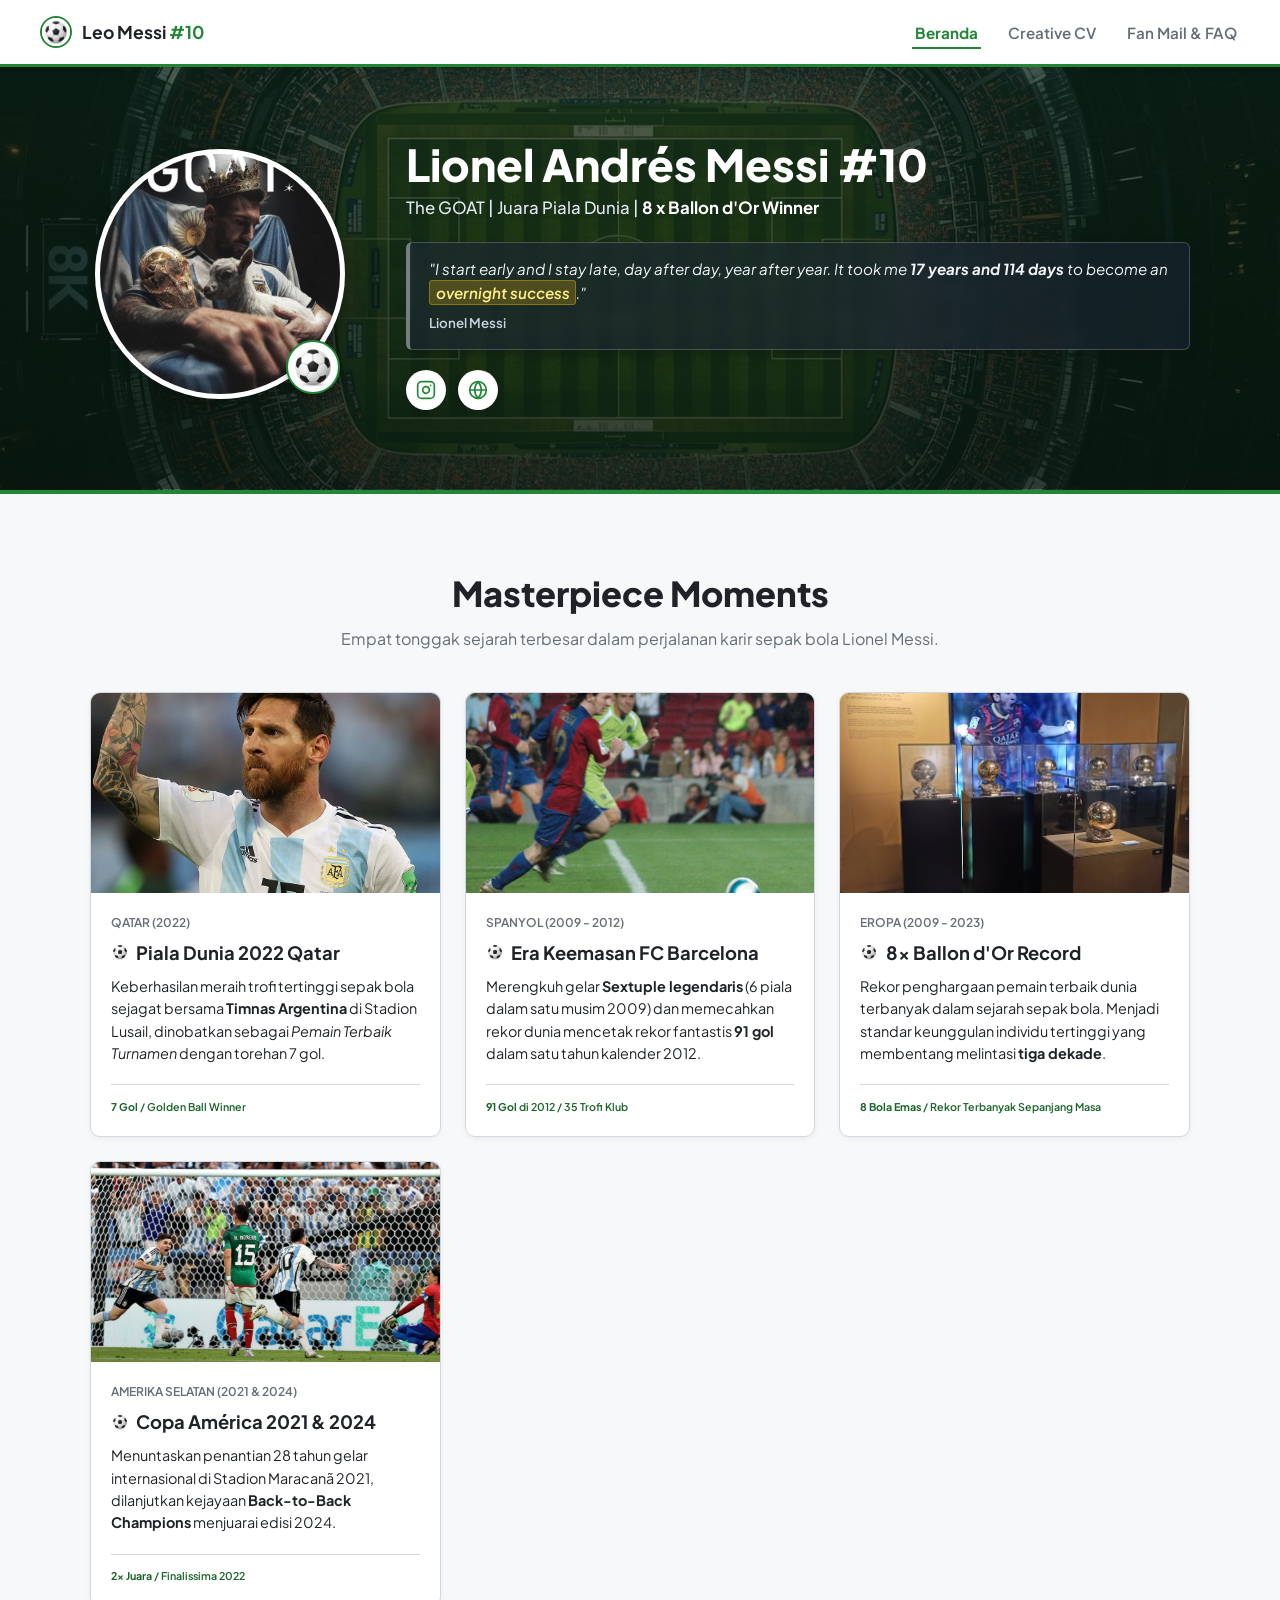
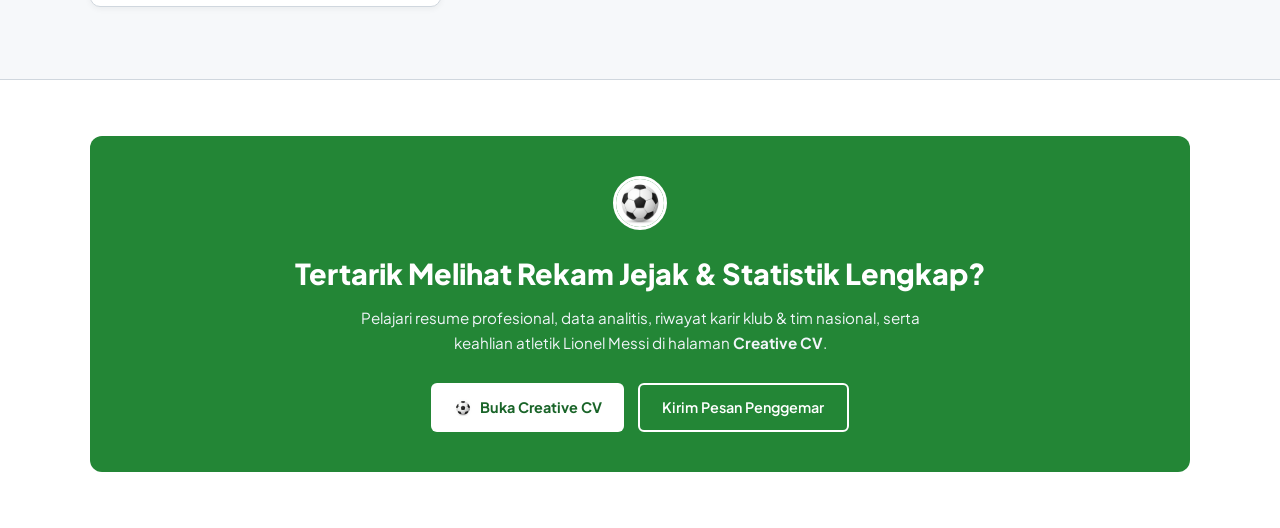
==== commit 35abbac0: "fixing landing page" ====
--- a/index.html
+++ b/index.html
@@ -17,16 +17,24 @@
 
     <!-- Navbar -->
     <header class="navbar-wrapper">
-        <nav class="navbar container">
+        <nav class="navbar">
             <a href="index.html" class="nav-logo" title="Beranda Lionel Messi">
                 <img src="assets/images/soccer-ball.jpg" alt="Bola Sepak" class="nav-ball-img spinning-ball" width="32" height="32">
                 <span class="nav-logo-text">Leo Messi <b>#10</b></span>
             </a>
 
+            <!-- Toggle Hamburger Menu Mobile (Pure CSS) -->
+            <input type="checkbox" id="nav-toggle" class="nav-toggle" aria-label="Buka menu navigasi">
+            <label for="nav-toggle" class="nav-toggle-label" title="Menu Navigasi">
+                <span></span>
+                <span></span>
+                <span></span>
+            </label>
+
             <ul class="nav-menu">
                 <li><a href="index.html" class="nav-item active">Beranda</a></li>
                 <li><a href="cv.html" class="nav-item">Creative CV</a></li>
-                <li><a href="fanmail.html" class="nav-item">Fan Mail &amp; FAQ</a></li>
+                <li><a href="fanmail.html" class="nav-item">Fan Mail & FAQ</a></li>
             </ul>
         </nav>
     </header>
@@ -53,7 +61,7 @@
 
                 <!-- Info Profil -->
                 <div class="hero-text-box">
-                    <h1 class="hero-name">Lionel Andrés Messi</h1>
+                    <h1 class="hero-name">Lionel Andrés Messi #10</h1>
                     <p class="hero-roles">
                         The GOAT | Juara Piala Dunia | <b>8 x Ballon d'Or Winner</b>
                     </p>
@@ -66,43 +74,22 @@
                         <small class="quote-by">Lionel Messi</small>
                     </div>
 
-                    <!-- Statistik Kilat -->
-                    <div class="stats-row">
-                        <div class="stat-item">
-                            <span class="stat-value">800+</span>
-                            <span class="stat-label">Gol Resmi</span>
-                        </div>
-                        <div class="stat-item">
-                            <span class="stat-value">8&times;</span>
-                            <span class="stat-label">Ballon d'Or</span>
-                        </div>
-                        <div class="stat-item">
-                            <span class="stat-value">44</span>
-                            <span class="stat-label">Trofi Juara</span>
-                        </div>
-                        <div class="stat-item">
-                            <span class="stat-value">1</span>
-                            <span class="stat-label">Piala Dunia</span>
-                        </div>
-                    </div>
-
-                    <!-- Tautan Media Sosial -->
+                    <!-- Tautan Media Sosial (Icon Only) -->
                     <div class="social-row">
-                        <span class="social-heading">Media:</span>
-                        <div class="social-buttons">
-                            <a href="https://www.instagram.com/leomessi" target="_blank" rel="noopener noreferrer" class="social-link">
-                                <img src="assets/images/soccer-ball.jpg" alt="Bola" class="spinning-on-hover" width="14" height="14">
-                                <span>Instagram</span>
-                            </a>
-                            <a href="https://messi.com" target="_blank" rel="noopener noreferrer" class="social-link">
-                                <img src="assets/images/soccer-ball.jpg" alt="Bola" class="spinning-on-hover" width="14" height="14">
-                                <span>Website</span>
-                            </a>
-                            <a href="https://www.fifa.com" target="_blank" rel="noopener noreferrer" class="social-link">
-                                <img src="assets/images/soccer-ball.jpg" alt="Bola" class="spinning-on-hover" width="14" height="14">
-                                <span>FIFA</span>
-                            </a>
-                        </div>
+                        <a href="https://www.instagram.com/leomessi" target="_blank" rel="noopener noreferrer" class="social-icon-btn" title="Instagram Resmi @leomessi" aria-label="Instagram">
+                            <svg width="20" height="20" viewBox="0 0 24 24" fill="none" stroke="currentColor" stroke-width="2" stroke-linecap="round" stroke-linejoin="round">
+                                <rect x="2" y="2" width="20" height="20" rx="5" ry="5"></rect>
+                                <path d="M16 11.37A4 4 0 1 1 12.63 8 4 4 0 0 1 16 11.37z"></path>
+                                <line x1="17.5" y1="6.5" x2="17.51" y2="6.5"></line>
+                            </svg>
+                        </a>
+                        <a href="https://messi.com" target="_blank" rel="noopener noreferrer" class="social-icon-btn" title="Website Resmi Lionel Messi" aria-label="Website Resmi">
+                            <svg width="20" height="20" viewBox="0 0 24 24" fill="none" stroke="currentColor" stroke-width="2" stroke-linecap="round" stroke-linejoin="round">
+                                <circle cx="12" cy="12" r="10"></circle>
+                                <line x1="2" y1="12" x2="22" y2="12"></line>
+                                <path d="M12 2a15.3 15.3 0 0 1 4 10 15.3 15.3 0 0 1-4 10 15.3 15.3 0 0 1-4-10 15.3 15.3 0 0 1 4-10z"></path>
+                            </svg>
+                        </a>
                     </div>
                 </div>
             </div>
@@ -185,7 +172,7 @@
                             <span class="card-date">Eropa (2009 - 2023)</span>
                             <h3 class="card-heading">
                                 <img src="assets/images/soccer-ball.jpg" alt="Bola" class="spinning-on-hover" width="18" height="18">
-                                8&times; Ballon d'Or Record
+                                8x Ballon d'Or Record
                             </h3>
                             <p class="card-description">
                                 Rekor penghargaan pemain terbaik dunia terbanyak dalam sejarah sepak bola. Menjadi standar keunggulan individu tertinggi yang membentang melintasi <b>tiga dekade</b>.
@@ -208,16 +195,16 @@
                             >
                         </div>
                         <div class="card-info">
-                            <span class="card-date">Amerika Selatan (2021 &amp; 2024)</span>
-                            <h3 class="card-heading">
-                                <img src="assets/images/soccer-ball.jpg" alt="Bola" class="spinning-on-hover" width="18" height="18">
-                                Copa América 2021 &amp; 2024
+                            <span class="card-date">Amerika Selatan (2021 & 2024)</span>
+                            <h3 class="card-heading">
+                                <img src="assets/images/soccer-ball.jpg" alt="Bola" class="spinning-on-hover" width="18" height="18">
+                                Copa América 2021 & 2024
                             </h3>
                             <p class="card-description">
                                 Menuntaskan penantian 28 tahun gelar internasional di Stadion Maracanã 2021, dilanjutkan kejayaan <b>Back-to-Back Champions</b> menjuarai edisi 2024.
                             </p>
                             <div class="card-bottom">
-                                <small><b>2&times; Juara</b> / Finalissima 2022</small>
+                                <small><b>2x Juara</b> / Finalissima 2022</small>
                             </div>
                         </div>
                     </article>
@@ -230,14 +217,14 @@
             <div class="container">
                 <div class="cta-box">
                     <img src="assets/images/soccer-ball.jpg" alt="Bola Sepak" class="cta-ball spinning-ball" width="54" height="54">
-                    <h2 class="cta-title">Tertarik Melihat Rekam Jejak &amp; Statistik Lengkap?</h2>
+                    <h2 class="cta-title">Tertarik Melihat Rekam Jejak & Statistik Lengkap?</h2>
                     <p class="cta-desc">
-                        Pelajari resume profesional, data analitis, riwayat karir klub &amp; tim nasional, serta keahlian atletik Lionel Messi di halaman <b>Creative CV</b>.
+                        Pelajari resume profesional, data analitis, riwayat karir klub & tim nasional, serta keahlian atletik Lionel Messi di halaman <b>Creative CV</b>.
                     </p>
                     <div class="cta-action">
                         <a href="cv.html" class="btn-primary">
                             <img src="assets/images/soccer-ball.jpg" alt="Bola" class="spinning-ball" width="18" height="18">
-                            <span>Buka Rekam Jejak Karir (Creative CV) &rarr;</span>
+                            <span>Buka Creative CV</span>
                         </a>
                         <a href="fanmail.html" class="btn-outline">
                             <span>Kirim Pesan Penggemar</span>
--- a/css/landing.css
+++ b/css/landing.css
@@ -4,7 +4,7 @@
    Standar: Modul 1 Pemrograman Web 2026 (Pure Native CSS from Scratch)
    ========================================================================== */
 
-/* 1. CSS VARIABLES */
+/* 1. VARIABEL & RESET */
 :root {
     --green: #238636;
     --green-dark: #196428;
@@ -13,12 +13,10 @@
     --color-border: #d0d7de;
     --text-dark: #1f2328;
     --text-muted: #656d76;
-    --accent-gold: #b45309;
     --font-base: 'Plus Jakarta Sans', system-ui, -apple-system, sans-serif;
     --transition: 0.25s ease;
 }
 
-/* 2. RESET & DASAR */
 *, *::before, *::after {
     box-sizing: border-box;
     margin: 0;
@@ -45,7 +43,7 @@
     padding: 0 1.25rem;
 }
 
-/* 3. ANIMASI BOLA */
+/* 2. ANIMASI BOLA */
 @keyframes spinBall {
     from { transform: rotate(0deg); }
     to { transform: rotate(360deg); }
@@ -63,12 +61,11 @@
     border-radius: 50%;
 }
 
-.social-link:hover .spinning-on-hover,
 .card-item:hover .spinning-on-hover {
     transform: rotate(360deg);
 }
 
-/* 4. NAVBAR */
+/* 3. NAVBAR */
 .navbar-wrapper {
     position: sticky;
     top: 0;
@@ -83,6 +80,9 @@
     justify-content: space-between;
     align-items: center;
     height: 64px;
+    width: 100%;
+    padding: 0 2.5rem;
+    position: relative;
 }
 
 .nav-logo {
@@ -102,6 +102,31 @@
 .nav-ball-img {
     border-radius: 50%;
     border: 2px solid var(--green);
+}
+
+/* Checkbox Toggle & Hamburger Mobile */
+.nav-toggle {
+    display: none;
+}
+
+.nav-toggle-label {
+    display: none;
+    flex-direction: column;
+    justify-content: center;
+    gap: 5px;
+    width: 30px;
+    height: 30px;
+    cursor: pointer;
+    z-index: 1001;
+}
+
+.nav-toggle-label span {
+    display: block;
+    width: 100%;
+    height: 3px;
+    background-color: var(--green);
+    border-radius: 2px;
+    transition: transform var(--transition), opacity var(--transition);
 }
 
 .nav-menu {
@@ -130,7 +155,7 @@
     border-bottom: 2px solid var(--green);
 }
 
-/* 5. HERO SECTION */
+/* 4. HERO SECTION */
 .hero-section {
     position: relative;
     background-color: #12331b;
@@ -248,79 +273,38 @@
     color: #cbd5e1;
 }
 
-/* Statistik */
-.stats-row {
-    display: flex;
-    gap: 0.75rem;
-    margin-bottom: 1.25rem;
-    flex-wrap: wrap;
-}
-
-.stat-item {
-    background-color: rgba(255, 255, 255, 0.18);
-    border: 1px solid rgba(255, 255, 255, 0.35);
-    border-radius: 6px;
-    padding: 0.45rem 0.85rem;
-    display: flex;
-    flex-direction: column;
-    align-items: center;
-    min-width: 85px;
-}
-
-.stat-value {
-    font-size: 1.2rem;
-    font-weight: 800;
-    color: var(--color-white);
-    line-height: 1.2;
-}
-
-.stat-label {
-    font-size: 0.7rem;
-    color: #e2e8f0;
-    text-transform: uppercase;
-    font-weight: 600;
-}
-
 /* Media Sosial */
 .social-row {
     display: flex;
     align-items: center;
-    gap: 0.65rem;
-    flex-wrap: wrap;
-}
-
-.social-heading {
-    font-size: 0.85rem;
-    font-weight: 600;
-    color: #e2e8f0;
-}
-
-.social-buttons {
-    display: flex;
-    gap: 0.5rem;
-    flex-wrap: wrap;
-}
-
-.social-link {
+    gap: 0.75rem;
+}
+
+.social-icon-btn {
     display: inline-flex;
     align-items: center;
-    gap: 0.4rem;
+    justify-content: center;
+    width: 40px;
+    height: 40px;
     background-color: var(--color-white);
+    color: var(--green);
+    border-radius: 50%;
+    text-decoration: none;
+    box-shadow: 0 2px 8px rgba(0, 0, 0, 0.15);
+    transition: transform var(--transition), background-color var(--transition), color var(--transition);
+}
+
+.social-icon-btn:hover {
+    background-color: #f1f5f9;
     color: var(--green-dark);
-    text-decoration: none;
-    font-size: 0.8rem;
-    font-weight: 700;
-    padding: 0.35rem 0.7rem;
-    border-radius: 5px;
-    transition: transform var(--transition), background-color var(--transition);
-}
-
-.social-link:hover {
-    background-color: #f1f5f9;
     transform: translateY(-2px);
 }
 
-/* 6. SHOWCASE SECTION */
+.social-icon-btn svg {
+    display: block;
+}
+
+/* 5. SHOWCASE SECTION */
 .showcase-section {
     padding: 4.5rem 0;
     background-color: var(--color-bg);
@@ -344,7 +328,7 @@
     color: var(--text-muted);
 }
 
-/* CSS Grid Wajib Modul 1: repeat(auto-fit, minmax(300px, 1fr)) */
+/* CSS Grid Wajib: repeat(auto-fit, minmax(300px, 1fr)) */
 .cards-grid {
     display: grid;
     grid-template-columns: repeat(auto-fit, minmax(300px, 1fr));
@@ -426,7 +410,7 @@
     font-weight: 600;
 }
 
-/* 7. CALL TO ACTION SECTION */
+/* 6. CALL TO ACTION SECTION */
 .cta-section {
     padding: 3.5rem 0;
     background-color: var(--color-white);
@@ -503,12 +487,74 @@
     background-color: rgba(255, 255, 255, 0.15);
 }
 
-/* 8. RESPONSIVE (3 Breakpoint) */
-@media (max-width: 880px) {
+/* 7. RESPONSIVE DESIGN */
+@media (max-width: 768px) {
+    .navbar {
+        padding: 0 1.25rem;
+        height: 60px;
+    }
+
+    .nav-toggle-label {
+        display: flex;
+    }
+
+    .nav-menu {
+        display: none;
+        position: absolute;
+        top: 100%;
+        left: 0;
+        width: 100%;
+        background-color: var(--color-white);
+        flex-direction: column;
+        gap: 0;
+        border-bottom: 3px solid var(--green);
+        box-shadow: 0 8px 16px rgba(0, 0, 0, 0.1);
+    }
+
+    .nav-menu li {
+        width: 100%;
+    }
+
+    .nav-item {
+        display: block;
+        padding: 0.85rem 1.25rem;
+        width: 100%;
+        border-bottom: 1px solid var(--color-border);
+    }
+
+    .nav-item.active {
+        border-bottom: 1px solid var(--color-border);
+        background-color: #f0fdf4;
+    }
+
+    .nav-toggle:checked ~ .nav-menu {
+        display: flex;
+    }
+
+    .nav-toggle:checked ~ .nav-toggle-label span:nth-child(1) {
+        transform: translateY(8px) rotate(45deg);
+    }
+    .nav-toggle:checked ~ .nav-toggle-label span:nth-child(2) {
+        opacity: 0;
+    }
+    .nav-toggle:checked ~ .nav-toggle-label span:nth-child(3) {
+        transform: translateY(-8px) rotate(-45deg);
+    }
+
+    .hero-section {
+        padding: 3rem 0;
+    }
+
     .hero-container {
         flex-direction: column;
         text-align: center;
-        gap: 2rem;
+        gap: 1.25rem;
+    }
+
+    .hero-photo-box {
+        flex: 0 0 auto;
+        width: auto;
+        height: auto;
     }
 
     .photo-frame {
@@ -520,31 +566,8 @@
         font-size: 2.25rem;
     }
 
-    .stats-row,
     .social-row {
         justify-content: center;
-    }
-}
-
-@media (max-width: 768px) {
-    .navbar {
-        height: auto;
-        padding: 0.65rem 0;
-        flex-wrap: wrap;
-        gap: 0.65rem;
-    }
-
-    .nav-menu {
-        order: 3;
-        width: 100%;
-        justify-content: center;
-        gap: 1rem;
-        padding-top: 0.5rem;
-        border-top: 1px solid var(--color-border);
-    }
-
-    .hero-section {
-        padding: 3rem 0;
     }
 
     .cards-grid {
@@ -555,28 +578,31 @@
 }
 
 @media (max-width: 480px) {
+    .hero-container {
+        gap: 0.85rem;
+    }
+
     .photo-frame {
-        width: 180px;
-        height: 180px;
+        width: 170px;
+        height: 170px;
+    }
+
+    .ball-badge img {
+        width: 38px;
+        height: 38px;
     }
 
     .hero-name {
-        font-size: 1.8rem;
-    }
-
-    .stat-item {
-        flex: 1 1 40%;
-    }
-
-    .social-buttons,
+        font-size: 1.75rem;
+    }
+
     .cta-action {
         flex-direction: column;
         width: 100%;
     }
 
     .btn-primary,
-    .btn-outline,
-    .social-link {
+    .btn-outline {
         width: 100%;
         justify-content: center;
     }
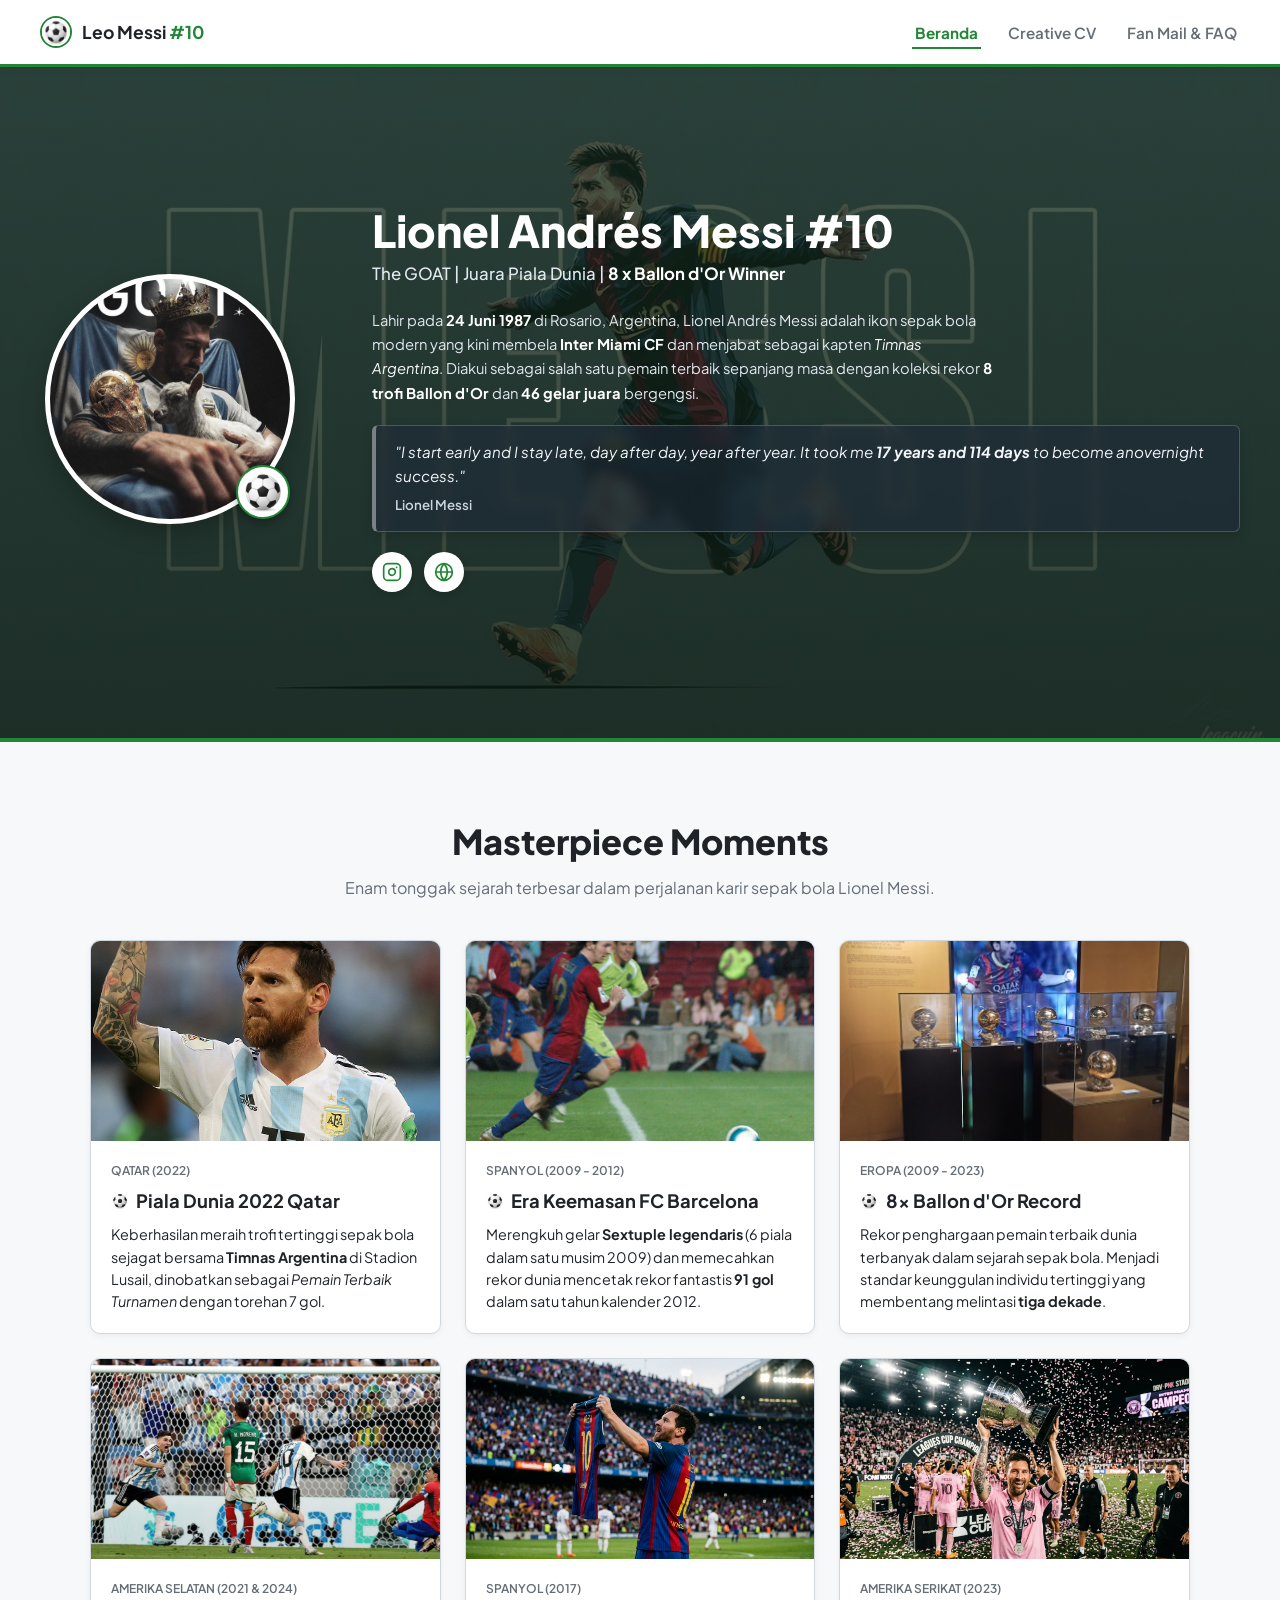
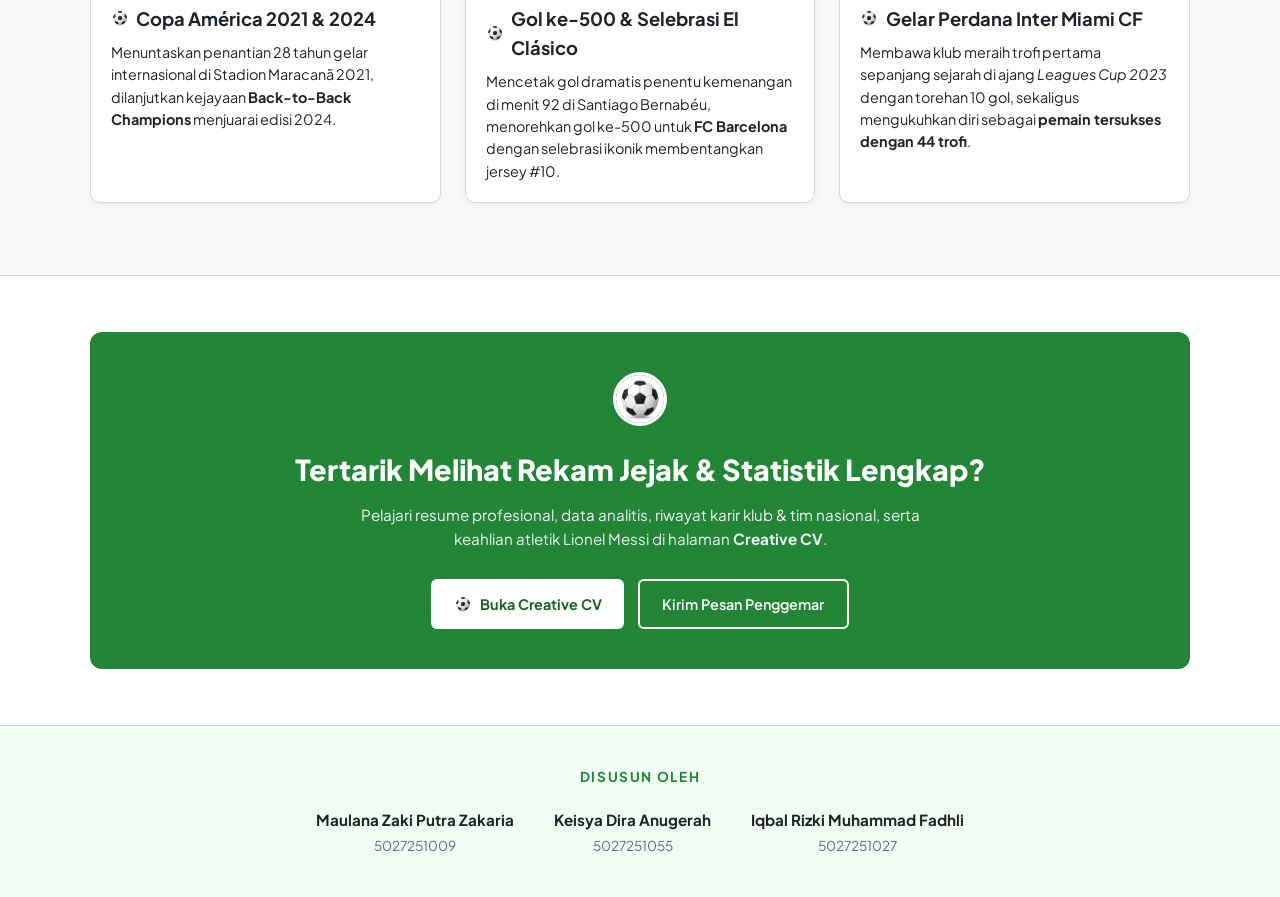
==== commit 61985924: "fix banner and footer" ====
--- a/index.html
+++ b/index.html
@@ -1,4 +1,4 @@
-<!DOCTYPE html>
+<!DOCTYPE html> 
 <html lang="id">
 <head>
     <meta charset="UTF-8">
@@ -15,7 +15,6 @@
 </head>
 <body class="soccer-theme">
 
-    <!-- Navbar -->
     <header class="navbar-wrapper">
         <nav class="navbar">
             <a href="index.html" class="nav-logo" title="Beranda Lionel Messi">
@@ -23,7 +22,6 @@
                 <span class="nav-logo-text">Leo Messi <b>#10</b></span>
             </a>
 
-            <!-- Toggle Hamburger Menu Mobile (Pure CSS) -->
             <input type="checkbox" id="nav-toggle" class="nav-toggle" aria-label="Buka menu navigasi">
             <label for="nav-toggle" class="nav-toggle-label" title="Menu Navigasi">
                 <span></span>
@@ -40,10 +38,8 @@
     </header>
 
     <main>
-        <!-- Hero Section -->
         <section id="hero" class="hero-section">
             <div class="container hero-container">
-                <!-- Foto Profil -->
                 <div class="hero-photo-box">
                     <div class="photo-frame">
                         <img 
@@ -59,22 +55,23 @@
                     </div>
                 </div>
 
-                <!-- Info Profil -->
                 <div class="hero-text-box">
                     <h1 class="hero-name">Lionel Andrés Messi #10</h1>
                     <p class="hero-roles">
                         The GOAT | Juara Piala Dunia | <b>8 x Ballon d'Or Winner</b>
                     </p>
 
-                    <!-- Quote -->
+                    <p class="hero-bio">
+                        Lahir pada <b>24 Juni 1987</b> di Rosario, Argentina, Lionel Andrés Messi adalah ikon sepak bola modern yang kini membela <b>Inter Miami CF</b> dan menjabat sebagai kapten <i>Timnas Argentina</i>. Diakui sebagai salah satu pemain terbaik sepanjang masa dengan koleksi rekor <b>8 trofi Ballon d'Or</b> dan <b>46 gelar juara</b> bergengsi.
+                    </p>
+
                     <div class="quote-box">
                         <p class="quote-content">
-                            <i>"I start early and I stay late, day after day, year after year. It took me <b>17 years and 114 days</b> to become an <mark>overnight success</mark>."</i>
+                            <i>"I start early and I stay late, day after day, year after year. It took me <b>17 years and 114 days</b> to become anovernight success."</i>
                         </p>
                         <small class="quote-by">Lionel Messi</small>
                     </div>
 
-                    <!-- Tautan Media Sosial (Icon Only) -->
                     <div class="social-row">
                         <a href="https://www.instagram.com/leomessi" target="_blank" rel="noopener noreferrer" class="social-icon-btn" title="Instagram Resmi @leomessi" aria-label="Instagram">
                             <svg width="20" height="20" viewBox="0 0 24 24" fill="none" stroke="currentColor" stroke-width="2" stroke-linecap="round" stroke-linejoin="round">
@@ -95,17 +92,14 @@
             </div>
         </section>
 
-        <!-- Showcase Moments -->
         <section id="showcase" class="showcase-section">
             <div class="container">
                 <div class="section-heading">
                     <h2 class="section-title">Masterpiece Moments</h2>
-                    <p class="section-sub">Empat tonggak sejarah terbesar dalam perjalanan karir sepak bola Lionel Messi.</p>
-                </div>
-
-                <!-- Grid Kartu Momen -->
+                    <p class="section-sub">Enam tonggak sejarah terbesar dalam perjalanan karir sepak bola Lionel Messi.</p>
+                </div>
+
                 <div class="cards-grid">
-                    <!-- Card 1 -->
                     <article class="card-item" id="card-worldcup">
                         <div class="card-image-box">
                             <img 
@@ -125,13 +119,9 @@
                             <p class="card-description">
                                 Keberhasilan meraih trofi tertinggi sepak bola sejagat bersama <b>Timnas Argentina</b> di Stadion Lusail, dinobatkan sebagai <i>Pemain Terbaik Turnamen</i> dengan torehan 7 gol.
                             </p>
-                            <div class="card-bottom">
-                                <small><b>7 Gol</b> / Golden Ball Winner</small>
-                            </div>
-                        </div>
-                    </article>
-
-                    <!-- Card 2 -->
+                        </div>
+                    </article>
+
                     <article class="card-item" id="card-barcelona">
                         <div class="card-image-box">
                             <img 
@@ -151,13 +141,9 @@
                             <p class="card-description">
                                 Merengkuh gelar <b>Sextuple legendaris</b> (6 piala dalam satu musim 2009) dan memecahkan rekor dunia mencetak rekor fantastis <b>91 gol</b> dalam satu tahun kalender 2012.
                             </p>
-                            <div class="card-bottom">
-                                <small><b>91 Gol</b> di 2012 / 35 Trofi Klub</small>
-                            </div>
-                        </div>
-                    </article>
-
-                    <!-- Card 3 -->
+                        </div>
+                    </article>
+
                     <article class="card-item" id="card-ballondor">
                         <div class="card-image-box">
                             <img 
@@ -177,13 +163,9 @@
                             <p class="card-description">
                                 Rekor penghargaan pemain terbaik dunia terbanyak dalam sejarah sepak bola. Menjadi standar keunggulan individu tertinggi yang membentang melintasi <b>tiga dekade</b>.
                             </p>
-                            <div class="card-bottom">
-                                <small><b>8 Bola Emas</b> / Rekor Terbanyak Sepanjang Masa</small>
-                            </div>
-                        </div>
-                    </article>
-
-                    <!-- Card 4 -->
+                        </div>
+                    </article>
+
                     <article class="card-item" id="card-copa">
                         <div class="card-image-box">
                             <img 
@@ -203,16 +185,56 @@
                             <p class="card-description">
                                 Menuntaskan penantian 28 tahun gelar internasional di Stadion Maracanã 2021, dilanjutkan kejayaan <b>Back-to-Back Champions</b> menjuarai edisi 2024.
                             </p>
-                            <div class="card-bottom">
-                                <small><b>2x Juara</b> / Finalissima 2022</small>
-                            </div>
+                        </div>
+                    </article>
+
+                    <article class="card-item" id="card-elclasico">
+                        <div class="card-image-box">
+                            <img 
+                                src="assets/images/moment-elclasico.jpg" 
+                                alt="Selebrasi El Clásico 2017" 
+                                class="moment-thumb" 
+                                width="360" 
+                                height="220"
+                            >
+                        </div>
+                        <div class="card-info">
+                            <span class="card-date">Spanyol (2017)</span>
+                            <h3 class="card-heading">
+                                <img src="assets/images/soccer-ball.jpg" alt="Bola" class="spinning-on-hover" width="18" height="18">
+                                Gol ke-500 & Selebrasi El Clásico
+                            </h3>
+                            <p class="card-description">
+                                Mencetak gol dramatis penentu kemenangan di menit 92 di Santiago Bernabéu, menorehkan gol ke-500 untuk <b>FC Barcelona</b> dengan selebrasi ikonik membentangkan jersey #10.
+                            </p>
+                        </div>
+                    </article>
+
+                    <article class="card-item" id="card-intermiami">
+                        <div class="card-image-box">
+                            <img 
+                                src="assets/images/moment-intermiami.jpg" 
+                                alt="Juara Leagues Cup Inter Miami" 
+                                class="moment-thumb" 
+                                width="360" 
+                                height="220"
+                            >
+                        </div>
+                        <div class="card-info">
+                            <span class="card-date">Amerika Serikat (2023)</span>
+                            <h3 class="card-heading">
+                                <img src="assets/images/soccer-ball.jpg" alt="Bola" class="spinning-on-hover" width="18" height="18">
+                                Gelar Perdana Inter Miami CF
+                            </h3>
+                            <p class="card-description">
+                                Membawa klub meraih trofi pertama sepanjang sejarah di ajang <i>Leagues Cup 2023</i> dengan torehan 10 gol, sekaligus mengukuhkan diri sebagai <b>pemain tersukses dengan 44 trofi</b>.
+                            </p>
                         </div>
                     </article>
                 </div>
             </div>
         </section>
 
-        <!-- CTA Section -->
         <section id="cta" class="cta-section">
             <div class="container">
                 <div class="cta-box">
@@ -235,5 +257,25 @@
         </section>
     </main>
 
+    <footer class="footer-wrapper">
+        <div class="container footer-container">
+            <p class="footer-title">Disusun Oleh</p>
+            <div class="team-grid">
+                <div class="team-member">
+                    <span class="member-name">Maulana Zaki Putra Zakaria</span>
+                    <span class="member-nrp">5027251009</span>
+                </div>
+                <div class="team-member">
+                    <span class="member-name">Keisya Dira Anugerah</span>
+                    <span class="member-nrp">5027251055</span>
+                </div>
+                <div class="team-member">
+                    <span class="member-name">Iqbal Rizki Muhammad Fadhli</span>
+                    <span class="member-nrp">5027251027</span>
+                </div>
+            </div>
+        </div>
+    </footer>
+
 </body>
 </html>
--- a/css/style-global.css
+++ b/css/style-global.css
@@ -0,0 +1,308 @@
+:root { 
+    --green: #238636;
+    --green-dark: #196428;
+    --color-white: #ffffff;
+    --color-bg: #f6f8fa;
+    --color-border: #d0d7de;
+    --text-dark: #1f2328;
+    --text-muted: #656d76;
+    --font-base: 'Plus Jakarta Sans', system-ui, -apple-system, sans-serif;
+    --transition: 0.25s ease;
+}
+
+*, *::before, *::after {
+    box-sizing: border-box;
+    margin: 0;
+    padding: 0;
+}
+
+html {
+    scroll-behavior: smooth;
+    font-size: 16px;
+}
+
+body.soccer-theme {
+    font-family: var(--font-base);
+    background-color: var(--color-bg);
+    color: var(--text-dark);
+    line-height: 1.6;
+    overflow-x: hidden;
+}
+
+.container {
+    width: 100%;
+    max-width: 1140px;
+    margin: 0 auto;
+    padding: 0 1.25rem;
+}
+
+@keyframes spinBall {
+    from {
+        transform: rotate(0deg);
+    }
+
+    to {
+        transform: rotate(360deg);
+    }
+}
+
+.spinning-ball {
+    animation: spinBall 8s linear infinite;
+    display: inline-block;
+    border-radius: 50%;
+}
+
+.spinning-on-hover {
+    transition: transform 0.5s ease;
+    display: inline-block;
+    border-radius: 50%;
+}
+
+.navbar-wrapper {
+    position: sticky;
+    top: 0;
+    z-index: 1000;
+    background-color: var(--color-white);
+    border-bottom: 3px solid var(--green);
+    box-shadow: 0 2px 8px rgba(0, 0, 0, 0.06);
+}
+
+.navbar {
+    display: flex;
+    justify-content: space-between;
+    align-items: center;
+    height: 64px;
+    width: 100%;
+    padding: 0 2.5rem;
+    position: relative;
+}
+
+.nav-logo {
+    display: flex;
+    align-items: center;
+    gap: 0.6rem;
+    text-decoration: none;
+    color: var(--text-dark);
+    font-size: 1.1rem;
+    font-weight: 700;
+}
+
+.nav-logo b {
+    color: var(--green);
+}
+
+.nav-ball-img {
+    border-radius: 50%;
+    border: 2px solid var(--green);
+}
+
+.nav-toggle {
+    display: none;
+}
+
+.nav-toggle-label {
+    display: none;
+    flex-direction: column;
+    justify-content: center;
+    gap: 5px;
+    width: 30px;
+    height: 30px;
+    cursor: pointer;
+    z-index: 1001;
+}
+
+.nav-toggle-label span {
+    display: block;
+    width: 100%;
+    height: 3px;
+    background-color: var(--green);
+    border-radius: 2px;
+    transition: transform var(--transition), opacity var(--transition);
+}
+
+.nav-menu {
+    display: flex;
+    list-style: none;
+    gap: 1.5rem;
+    align-items: center;
+}
+
+.nav-item {
+    text-decoration: none;
+    color: var(--text-muted);
+    font-weight: 600;
+    font-size: 0.95rem;
+    padding: 0.35rem 0.2rem;
+    transition: color var(--transition);
+}
+
+.nav-item:hover,
+.nav-item.active {
+    color: var(--green);
+}
+
+.nav-item.active {
+    font-weight: 700;
+    border-bottom: 2px solid var(--green);
+}
+
+.btn-primary {
+    display: inline-flex;
+    align-items: center;
+    gap: 0.5rem;
+    background-color: var(--color-white);
+    color: var(--green-dark);
+    font-weight: 700;
+    font-size: 0.9rem;
+    padding: 0.7rem 1.4rem;
+    border-radius: 6px;
+    text-decoration: none;
+    transition: transform var(--transition), box-shadow var(--transition);
+}
+
+.btn-primary:hover {
+    transform: translateY(-2px);
+    box-shadow: 0 4px 10px rgba(0, 0, 0, 0.15);
+}
+
+.btn-outline {
+    display: inline-flex;
+    align-items: center;
+    background-color: transparent;
+    color: var(--color-white);
+    border: 2px solid var(--color-white);
+    font-weight: 600;
+    font-size: 0.9rem;
+    padding: 0.7rem 1.4rem;
+    border-radius: 6px;
+    text-decoration: none;
+    transition: background-color var(--transition);
+}
+
+.btn-outline:hover {
+    background-color: rgba(255, 255, 255, 0.15);
+}
+
+.footer-wrapper {
+    background-color: #f0fdf4;
+    color: var(--text-dark);
+    padding: 2.5rem 0;
+    border-top: 1px solid var(--color-border);
+}
+
+.footer-container {
+    display: flex;
+    flex-direction: column;
+    align-items: center;
+    text-align: center;
+}
+
+.footer-title {
+    font-size: 0.85rem;
+    font-weight: 700;
+    text-transform: uppercase;
+    letter-spacing: 0.12em;
+    color: var(--green);
+    margin-bottom: 1.25rem;
+}
+
+.team-grid {
+    display: flex;
+    justify-content: center;
+    gap: 2.5rem;
+    flex-wrap: wrap;
+    width: 100%;
+    max-width: 920px;
+}
+
+.team-member {
+    display: flex;
+    flex-direction: column;
+    gap: 0.2rem;
+    text-align: center;
+}
+
+.member-name {
+    font-weight: 700;
+    font-size: 0.95rem;
+    color: var(--text-dark);
+}
+
+.member-nrp {
+    font-size: 0.85rem;
+    color: var(--text-muted);
+}
+
+@media (max-width: 768px) {
+
+    .navbar {
+        padding: 0 1.25rem;
+        height: 60px;
+    }
+
+    .nav-toggle-label {
+        display: flex;
+    }
+
+    .nav-menu {
+        display: none;
+        position: absolute;
+        top: 100%;
+        left: 0;
+        width: 100%;
+        background-color: var(--color-white);
+        flex-direction: column;
+        gap: 0;
+        border-bottom: 3px solid var(--green);
+        box-shadow: 0 8px 16px rgba(0, 0, 0, 0.1);
+    }
+
+    .nav-menu li {
+        width: 100%;
+    }
+
+    .nav-item {
+        display: block;
+        padding: 0.85rem 1.25rem;
+        width: 100%;
+        border-bottom: 1px solid var(--color-border);
+    }
+
+    .nav-item.active {
+        border-bottom: 1px solid var(--color-border);
+        background-color: #f0fdf4;
+    }
+
+    .nav-toggle:checked ~ .nav-menu {
+        display: flex;
+    }
+
+    .nav-toggle:checked ~ .nav-toggle-label span:nth-child(1) {
+        transform: translateY(8px) rotate(45deg);
+    }
+
+    .nav-toggle:checked ~ .nav-toggle-label span:nth-child(2) {
+        opacity: 0;
+    }
+
+    .nav-toggle:checked ~ .nav-toggle-label span:nth-child(3) {
+        transform: translateY(-8px) rotate(-45deg);
+    }
+
+    .team-grid {
+        flex-direction: column;
+        align-items: center;
+        gap: 1.25rem;
+    }
+}
+
+
+
+@media (max-width: 480px) {
+
+    .btn-primary,
+    .btn-outline {
+        width: 100%;
+        justify-content: center;
+    }
+}
--- a/css/landing.css
+++ b/css/landing.css
@@ -1,11 +1,4 @@
-/* ==========================================================================
-   LANDING PAGE CSS - LIONEL ANDRÉS MESSI
-   Tema: Lapangan Sepak Bola Bersih (Hijau & Putih)
-   Standar: Modul 1 Pemrograman Web 2026 (Pure Native CSS from Scratch)
-   ========================================================================== */
-
-/* 1. VARIABEL & RESET */
-:root {
+:root { 
     --green: #238636;
     --green-dark: #196428;
     --color-white: #ffffff;
@@ -43,7 +36,6 @@
     padding: 0 1.25rem;
 }
 
-/* 2. ANIMASI BOLA */
 @keyframes spinBall {
     from { transform: rotate(0deg); }
     to { transform: rotate(360deg); }
@@ -65,7 +57,6 @@
     transform: rotate(360deg);
 }
 
-/* 3. NAVBAR */
 .navbar-wrapper {
     position: sticky;
     top: 0;
@@ -104,7 +95,6 @@
     border: 2px solid var(--green);
 }
 
-/* Checkbox Toggle & Hamburger Mobile */
 .nav-toggle {
     display: none;
 }
@@ -155,25 +145,29 @@
     border-bottom: 2px solid var(--green);
 }
 
-/* 4. HERO SECTION */
 .hero-section {
     position: relative;
     background-color: #12331b;
     background-image: 
         linear-gradient(rgba(10, 32, 16, 0.72), rgba(8, 24, 12, 0.82)),
-        url('../assets/images/lapangansepakbola.jpg');
+        url('../assets/images/banner-messi.jpg');
     background-size: cover;
     background-position: center;
     background-repeat: no-repeat;
     color: var(--color-white);
-    padding: 4.5rem 0 5rem;
+    padding: 6.5rem 0 7rem;
+    min-height: 75vh;
+    display: flex;
+    align-items: center;
     border-bottom: 4px solid var(--green);
 }
 
 .hero-container {
     display: flex;
     align-items: center;
-    gap: 3.5rem;
+    gap: 4.5rem;
+    max-width: 1240px;
+    width: 100%;
 }
 
 .hero-photo-box {
@@ -239,7 +233,22 @@
     color: var(--color-white);
 }
 
-/* Quote Box */
+.hero-bio {
+    font-size: 0.92rem;
+    line-height: 1.65;
+    color: #e2e8f0;
+    margin-bottom: 1.25rem;
+    max-width: 620px;
+}
+
+.hero-bio b {
+    color: var(--color-white);
+}
+
+.hero-bio i {
+    color: #f8fafc;
+}
+
 .quote-box {
     background-color: rgba(30, 41, 59, 0.52);
     color: #f1f5f9;
@@ -273,7 +282,6 @@
     color: #cbd5e1;
 }
 
-/* Media Sosial */
 .social-row {
     display: flex;
     align-items: center;
@@ -304,7 +312,6 @@
     display: block;
 }
 
-/* 5. SHOWCASE SECTION */
 .showcase-section {
     padding: 4.5rem 0;
     background-color: var(--color-bg);
@@ -328,7 +335,6 @@
     color: var(--text-muted);
 }
 
-/* CSS Grid Wajib: repeat(auto-fit, minmax(300px, 1fr)) */
 .cards-grid {
     display: grid;
     grid-template-columns: repeat(auto-fit, minmax(300px, 1fr));
@@ -398,19 +404,10 @@
 .card-description {
     font-size: 0.9rem;
     line-height: 1.55;
-    margin-bottom: 1.25rem;
+    margin-bottom: 0;
     flex: 1;
 }
 
-.card-bottom {
-    padding-top: 0.65rem;
-    border-top: 1px solid var(--color-border);
-    font-size: 0.8rem;
-    color: var(--green-dark);
-    font-weight: 600;
-}
-
-/* 6. CALL TO ACTION SECTION */
 .cta-section {
     padding: 3.5rem 0;
     background-color: var(--color-white);
@@ -487,7 +484,56 @@
     background-color: rgba(255, 255, 255, 0.15);
 }
 
-/* 7. RESPONSIVE DESIGN */
+.footer-wrapper {
+    background-color: #f0fdf4;
+    color: var(--text-dark);
+    padding: 2.5rem 0;
+    border-top: 1px solid var(--color-border);
+}
+
+.footer-container {
+    display: flex;
+    flex-direction: column;
+    align-items: center;
+    text-align: center;
+}
+
+.footer-title {
+    font-size: 0.85rem;
+    font-weight: 700;
+    text-transform: uppercase;
+    letter-spacing: 0.12em;
+    color: var(--green);
+    margin-bottom: 1.25rem;
+}
+
+.team-grid {
+    display: flex;
+    justify-content: center;
+    gap: 2.5rem;
+    flex-wrap: wrap;
+    width: 100%;
+    max-width: 920px;
+}
+
+.team-member {
+    display: flex;
+    flex-direction: column;
+    gap: 0.2rem;
+    text-align: center;
+}
+
+.member-name {
+    font-weight: 700;
+    font-size: 0.95rem;
+    color: var(--text-dark);
+}
+
+.member-nrp {
+    font-size: 0.85rem;
+    color: var(--text-muted);
+}
+
 @media (max-width: 768px) {
     .navbar {
         padding: 0 1.25rem;
@@ -542,7 +588,8 @@
     }
 
     .hero-section {
-        padding: 3rem 0;
+        padding: 3.5rem 0;
+        min-height: auto;
     }
 
     .hero-container {
@@ -575,6 +622,12 @@
         max-width: 440px;
         margin: 0 auto;
     }
+
+    .team-grid {
+        flex-direction: column;
+        align-items: center;
+        gap: 1.25rem;
+    }
 }
 
 @media (max-width: 480px) {
